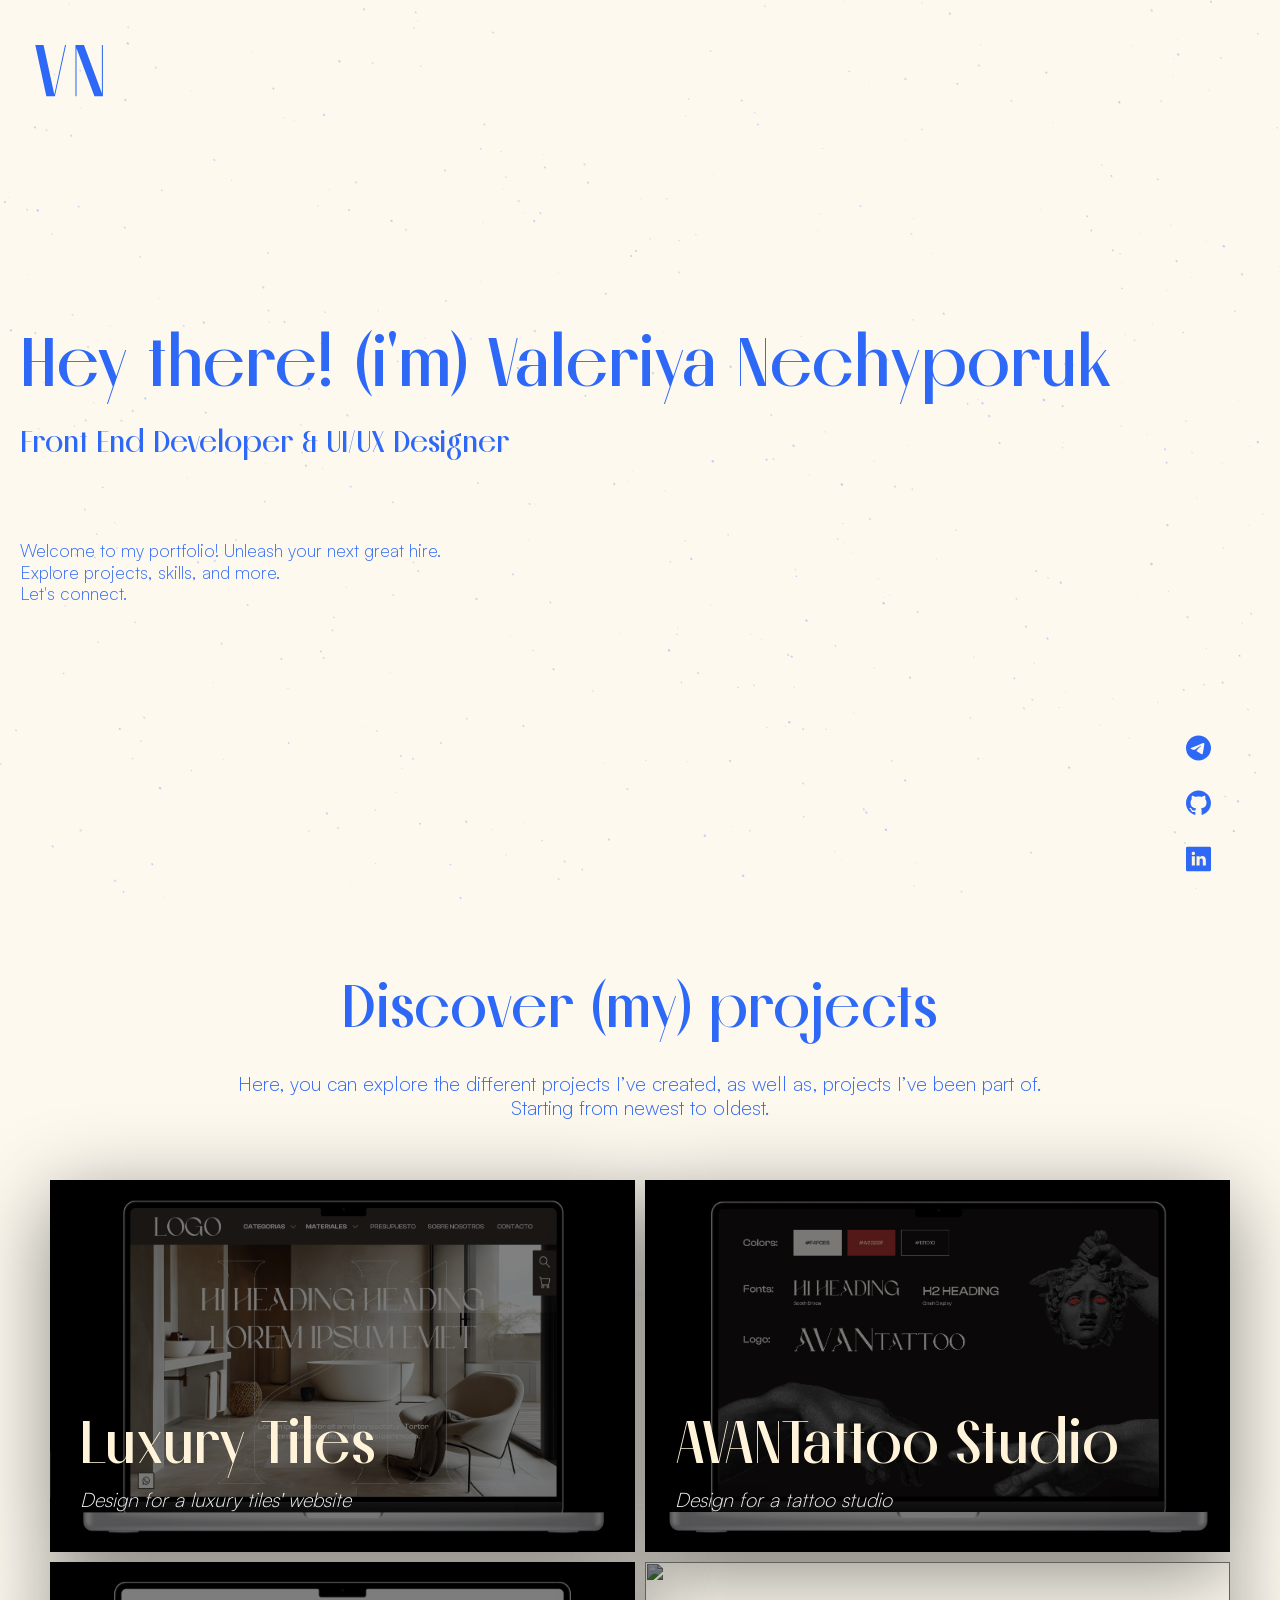
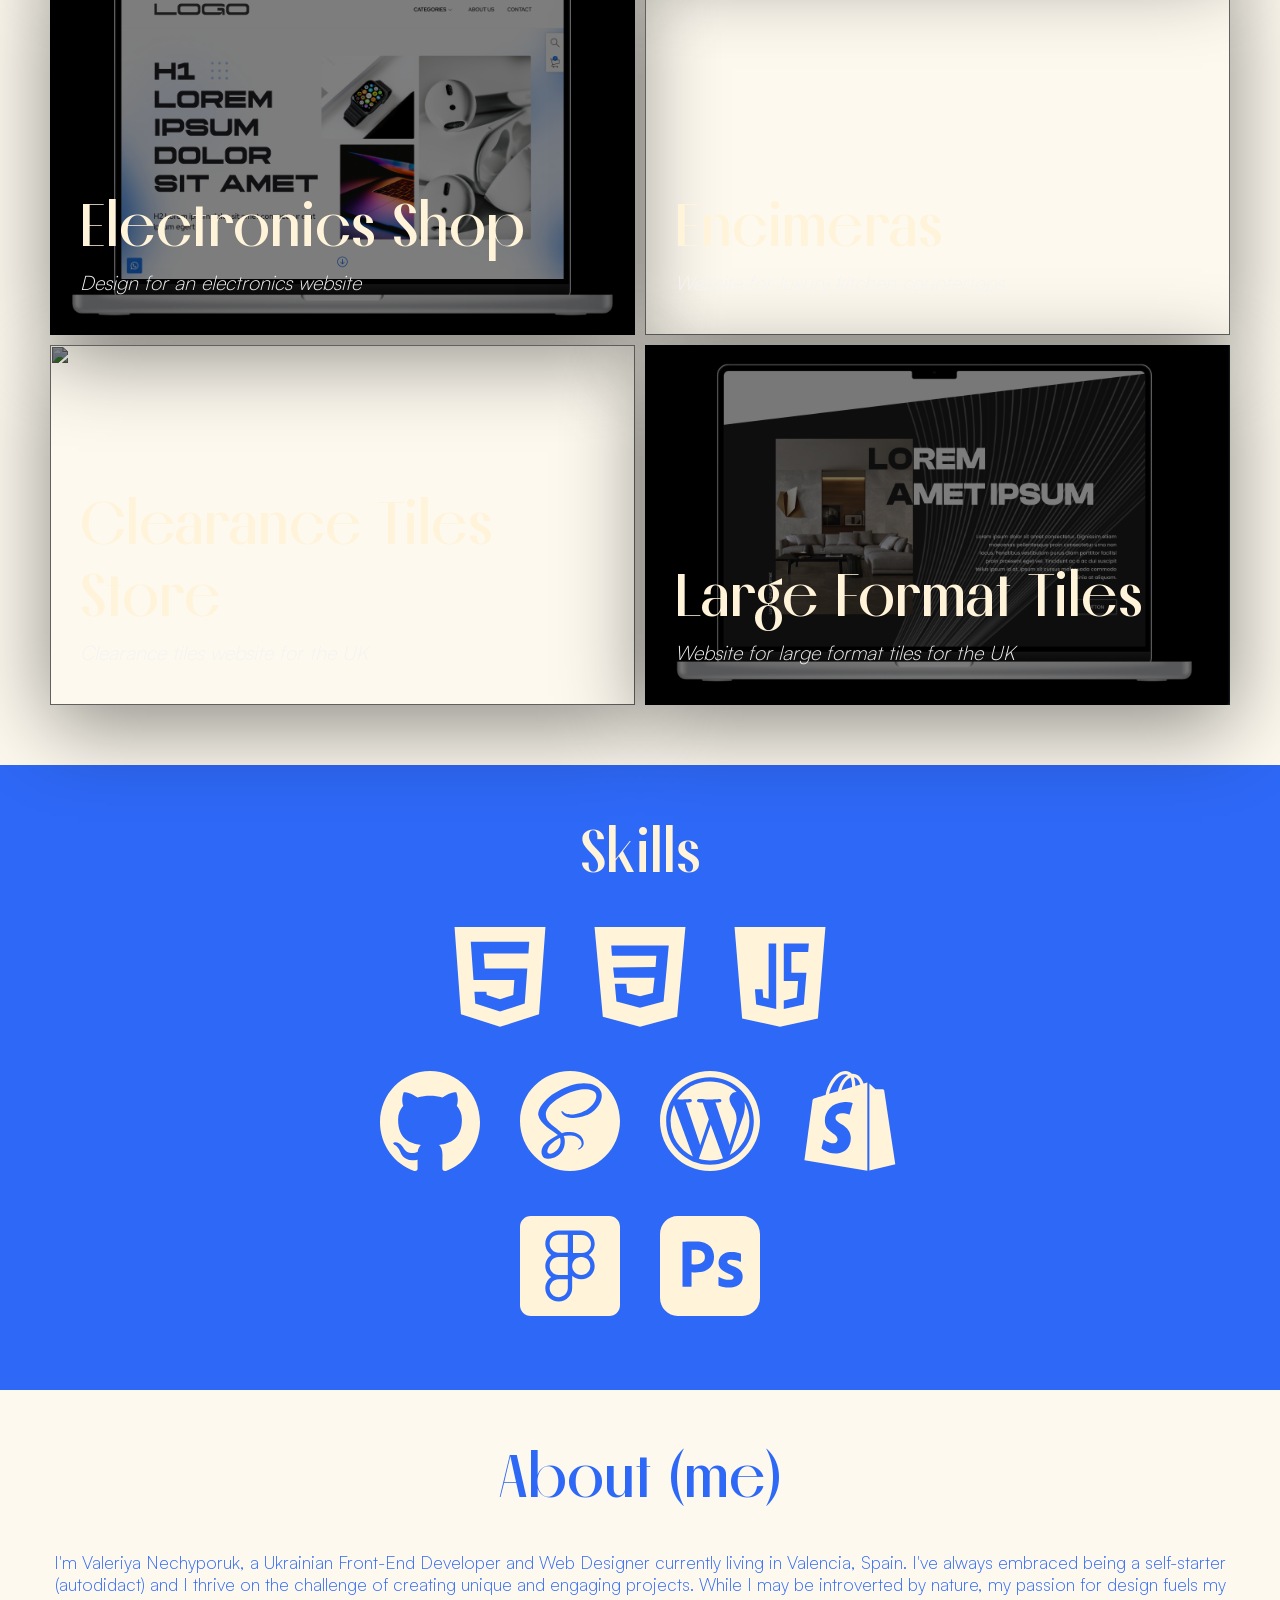
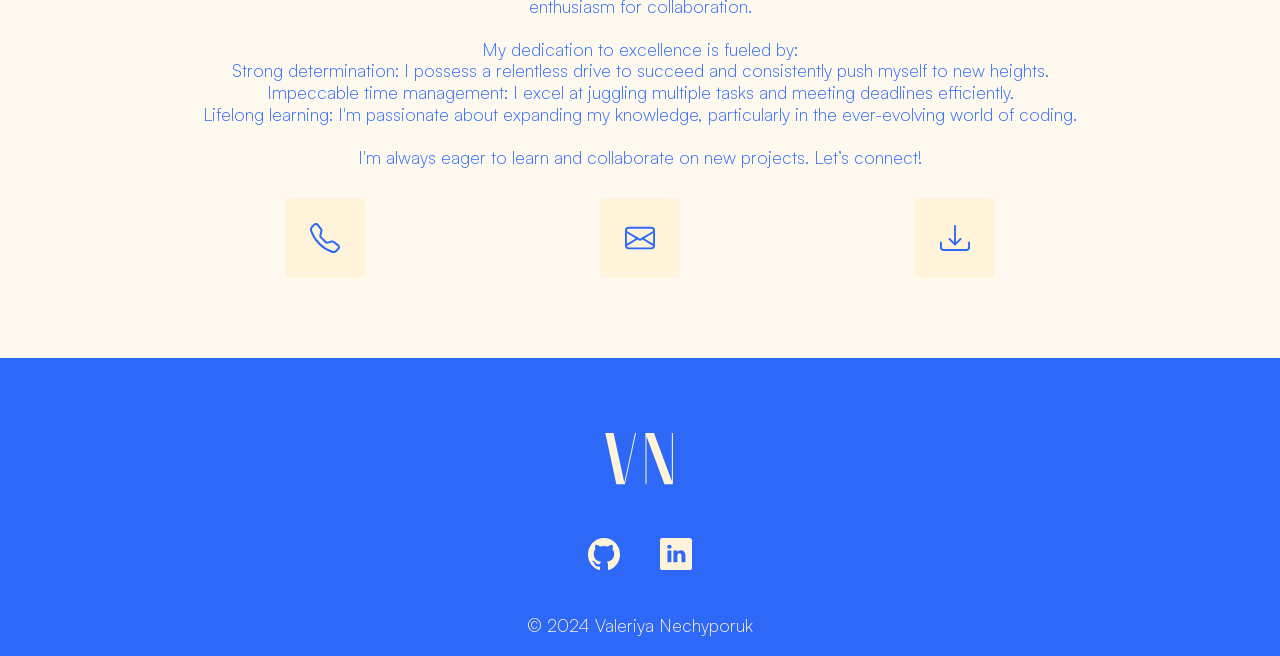
==== index.html @ 7a5b5b20 "updated changes" ====
<!DOCTYPE html>
<html lang="en">
  <head>
    <meta charset="UTF-8" />
    <meta http-equiv="X-UA-Compatible" content="IE=edge" />
    <meta name="viewport" content="width=device-width, initial-scale=1.0" />
    <link rel="icon" type="image/png" href="./images/favicon.png" />
    <link rel="stylesheet" href="./styles/style.css" />
    <title>Portfolio</title>
  </head>
  <body>
    <div class="wrapper">
      <canvas></canvas>
      <header class="header">
        <div class="container">
          <div class="header__wrap">
            <div class="header__nav">
              <div class="header__logo">
                <a href="#" class="header__logo-link">
                  <img src="./images/logo.svg" width="100px" height="100px" />
                </a>
              </div>
            </div>
            <div class="header__info">
              <h1 class="header__title">Hey there! (i'm) Valeriya Nechyporuk</h1>
              <p class="header__descr">Front End Developer & UI/UX Designer</p>
              <p class="header__text">Welcome to my portfolio! Unleash your next great hire. <br>Explore projects, skills, and more.<br> Let's connect.</p>
            <div class="header__socials">
              <a href="https://t.me/valeriyanec">
                <svg
                  xmlns="http://www.w3.org/2000/svg"
                  width="30"
                  height="30"
                  fill="currentColor"
                  class="bi bi-telegram"
                  viewBox="0 0 16 16"
                >
                  <path
                    d="M16 8A8 8 0 1 1 0 8a8 8 0 0 1 16 0zM8.287 5.906c-.778.324-2.334.994-4.666 2.01-.378.15-.577.298-.595.442-.03.243.275.339.69.47l.175.055c.408.133.958.288 1.243.294.26.006.549-.1.868-.32 2.179-1.471 3.304-2.214 3.374-2.23.05-.012.12-.026.166.016.047.041.042.12.037.141-.03.129-1.227 1.241-1.846 1.817-.193.18-.33.307-.358.336a8.154 8.154 0 0 1-.188.186c-.38.366-.664.64.015 1.088.327.216.589.393.85.571.284.194.568.387.936.629.093.06.183.125.27.187.331.236.63.448.997.414.214-.02.435-.22.547-.82.265-1.417.786-4.486.906-5.751a1.426 1.426 0 0 0-.013-.315.337.337 0 0 0-.114-.217.526.526 0 0 0-.31-.093c-.3.005-.763.166-2.984 1.09z"
                  />
                </svg>
              </a>
              <a href="https://github.com/valeriyanechy">
                <svg
                  xmlns="http://www.w3.org/2000/svg"
                  width="30"
                  height="30"
                  fill="currentColor"
                  class="bi bi-github"
                  viewBox="0 0 16 16"
                >
                  <path
                    d="M8 0C3.58 0 0 3.58 0 8c0 3.54 2.29 6.53 5.47 7.59.4.07.55-.17.55-.38 0-.19-.01-.82-.01-1.49-2.01.37-2.53-.49-2.69-.94-.09-.23-.48-.94-.82-1.13-.28-.15-.68-.52-.01-.53.63-.01 1.08.58 1.23.82.72 1.21 1.87.87 2.33.66.07-.52.28-.87.51-1.07-1.78-.2-3.64-.89-3.64-3.95 0-.87.31-1.59.82-2.15-.08-.2-.36-1.02.08-2.12 0 0 .67-.21 2.2.82.64-.18 1.32-.27 2-.27.68 0 1.36.09 2 .27 1.53-1.04 2.2-.82 2.2-.82.44 1.1.16 1.92.08 2.12.51.56.82 1.27.82 2.15 0 3.07-1.87 3.75-3.65 3.95.29.25.54.73.54 1.48 0 1.07-.01 1.93-.01 2.2 0 .21.15.46.55.38A8.012 8.012 0 0 0 16 8c0-4.42-3.58-8-8-8z"
                  />
                </svg>
              </a>
              <a href="https://www.linkedin.com/in/valeriya-nechyporuk">
                <svg width="32" height="32" viewBox="0 0 32 32" fill="none" xmlns="http://www.w3.org/2000/svg">
                <g clip-path="url(#clip0_132_2)">
<rect width="32" height="32" fill="#FFF3D9"/>
<path d="M29.6921 0H2.30786C1.0332 0 0 1.0332 0 2.30786V29.6921C0 30.9668 1.0332 32 2.30786 32H29.6921C30.9668 32 32 30.9668 32 29.6921V2.30786C32 1.0332 30.9668 0 29.6921 0ZM11.3506 24.1875H7.45386V12.4641H11.3506V24.1875ZM9.40234 10.8633H9.37695C8.06934 10.8633 7.22363 9.96313 7.22363 8.83813C7.22363 7.68774 8.09521 6.8125 9.42822 6.8125C10.7612 6.8125 11.5815 7.68774 11.6069 8.83813C11.6069 9.96313 10.7612 10.8633 9.40234 10.8633ZM25.4014 24.1875H21.5051V17.9158C21.5051 16.3396 20.9409 15.2646 19.531 15.2646C18.4546 15.2646 17.8135 15.9897 17.5317 16.6897C17.4287 16.9402 17.4036 17.2903 17.4036 17.6406V24.1875H13.5071C13.5071 24.1875 13.5581 13.564 13.5071 12.4641H17.4036V14.124C17.9214 13.3252 18.8479 12.189 20.9153 12.189C23.479 12.189 25.4014 13.8645 25.4014 17.4653V24.1875Z" fill="#2E68F6"/>
                </g>
                <defs>
<clipPath id="clip0_132_2">
<rect width="32" height="32" fill="white"/>
</clipPath>
                </defs>
                </svg>
              </a>
            </div>
          </div>
        </div>
      </header>
      <div class="main">
        <div class="container">
          <div class="main__wrap">
            <div class="main__text">
              <h2 id="project_anchor" class="main__text-title">Discover (my) projects</h2>
              <p class="main__text-descr">Here, you can explore the different projects I’ve created, as well as, projects I’ve been part of. <br>Starting from newest to oldest.</p>
            </div>
            <ul class="main__card">
              <li class="main__item">
                <div class="main__item-img">
                  <a
                    href="https://www.figma.com/design/I5KpQatrf3dBaXQ58M8GUr/Azulejo-Web-Europa?m=auto&t=KiCvAVhzLObtEhKh-6"
                    id="project1"
                    itemprop="url"
                    class="main__item-img-image"
                  >
                    <img
                      src="./images/azulejos-web.png"
                      width="100%"
                      height="100%"
                    />
                  </a>
                  <span>01</span>
                  <div class="main__item-text">
                    <a href="https://www.figma.com/design/I5KpQatrf3dBaXQ58M8GUr/Azulejo-Web-Europa?m=auto&t=KiCvAVhzLObtEhKh-6" class="main__item-text-title">Luxury Tiles</a>
                    <p class="main__item-text-descr">
                      Design for a luxury tiles' website
                    </p>
                  </div>
                </div>
              </li>
              <li class="main__item">
                <div class="main__item-img">
                  <a
                    href="https://www.figma.com/design/kMNlzaB8BaoHMtklW7EX0x/tattoo-studio?m=auto&t=viAXwmDKANLXj7OY-6"
                    id="project1"
                    itemprop="url"
                    class="main__item-img-image"
                  >
                    <img
                      src="./images/avantattoo-studio.png"
                      width="100%"
                      height="100%"
                    />
                  </a>
                  <span>02</span>
                  <div class="main__item-text">
                    <a href="https://www.figma.com/design/kMNlzaB8BaoHMtklW7EX0x/tattoo-studio?m=auto&t=viAXwmDKANLXj7OY-6" class="main__item-text-title">AVANTattoo Studio</a>
                    <p class="main__item-text-descr">
                      Design for a tattoo studio
                    </p>
                  </div>
                </div>
              </li>
            </ul>
            <ul class="main__card">
              <li class="main__item">
                <div class="main__item-img">
                  <a
                    href="https://www.figma.com/design/NFpQopuuPC60hwpSCG3xvr/Electronics-Shop?m=auto&t=viAXwmDKANLXj7OY-6"
                    id="project1"
                    itemprop="url"
                    class="main__item-img-image"
                  >
                    <img
                      src="./images/electronics-website.png"
                      width="100%"
                      height="100%"
                    />
                  </a>
                  <span>03</span>
                  <div class="main__item-text">
                    <a href="https://www.figma.com/design/NFpQopuuPC60hwpSCG3xvr/Electronics-Shop?m=auto&t=viAXwmDKANLXj7OY-6" class="main__item-text-title">Electronics Shop</a>
                    <p class="main__item-text-descr">
                      Design for an electronics website
                    </p>
                  </div>
                </div>
              </li>
              <li class="main__item">
                <div class="main__item-img">
                  <a
                    href="https://encimeradeporcelanico.com/"
                    id="project1"
                    itemprop="url"
                    class="main__item-img-image"
                  >
                    <img
                      src="./images/encimeras.png"
                      width="100%"
                      height="100%"
                    />
                  </a>
                  <span>04</span>
                  <div class="main__item-text">
                    <a href="https://encimeradeporcelanico.com/" class="main__item-text-title">Encimeras</a>
                    <p class="main__item-text-descr">
                      Website for luxury kitchen countertops
                    </p>
                  </div>
                </div>
              </li>
            </ul>
            <ul class="main__card">
              <li class="main__item">
                <div class="main__item-img">
                  <a
                    href="https://clearancetilesstore.co.uk/"
                    id="project1"
                    itemprop="url"
                    class="main__item-img-image"
                  >
                    <img
                      src="./images/destockage.png"
                      width="100%"
                      height="100%"
                    />
                  </a>
                  <span>05</span>
                  <div class="main__item-text">
                    <a href="https://clearancetilesstore.co.uk/" class="main__item-text-title">Clearance Tiles Store</a>
                    <p class="main__item-text-descr">
                      Clearance tiles website for the UK 
                    </p>
                  </div>
                </div>
              </li>
              <li class="main__item">
                <div class="main__item-img">
                  <a
                    href="https://largeformattiles.co.uk/"
                    id="project1"
                    itemprop="url"
                    class="main__item-img-image"
                  >
                    <img
                      src="./images/grandformat.png"
                      width="100%"
                      height="100%"
                    />
                  </a>
                  <span>06</span>
                  <div class="main__item-text">
                    <a href="https://largeformattiles.co.uk/" class="main__item-text-title">Large Format Tiles</a>
                    <p class="main__item-text-descr">
                      Website for large format tiles for the UK
                    </p>
                  </div>
                </div>
              </li>
            </ul>
          </div>
        </div>
      </div>
      <div class="skills">
        <div class="container">
          <div class="skills__wrap">
            <div class="skills__info">
              <h2 class="skills__title">Skills</h2>
            </div>
            <div class="skills__block">
              <div class="skills__element">
                <img src="./images/html.svg" width="100" height="100" />
              </div>
              <div class="skills__element">
                <img src="./images/css.svg" width="100" height="100" />
              </div>
              <div class="skills__element">
                <img src="./images/javaIcon.svg" width="100" height="100" />
              </div>
            </div>
            <div class="skills__block">
              <div class="skills__element">
                <img src="./images/github.svg" width="100" height="100" />
              </div>
              <div class="skills__element">
                <img src="./images/sass.svg" width="100" height="100" />
              </div>
              <div class="skills__element">
                <img src="./images/wordpress.svg" width="100" height="100" />
              </div>
              <div class="skills__element">
                <img src="./images/shopify.svg" width="100" height="100" />
              </div>
            </div>
            <div class="skills__block">
              <div class="skills__element">
                <img src="./images/figma.svg" width="100" height="100" />
              </div>
              <div class="skills__element">
                <img src="./images/photoshop.svg" width="100" height="100" />
              </div>
            </div>
          </div>
        </div>
      </div>
      <div class="header2">
        <div class="header2__about">
                <h1 class="header2__title">About (me)</h1>
                <p class="header2__descr">I'm Valeriya Nechyporuk, a Ukrainian Front-End Developer and Web Designer currently living in Valencia, Spain.
                  I've always embraced being a self-starter (autodidact) and I thrive on the challenge of creating unique and engaging projects. While I may be introverted by nature, my passion for design fuels my enthusiasm for collaboration.<br><br>
                  My dedication to excellence is fueled by:<br>
                  Strong determination: I possess a relentless drive to succeed and consistently push myself to new heights.<br>
                  Impeccable time management: I excel at juggling multiple tasks and meeting deadlines efficiently.<br>
                  Lifelong learning: I'm passionate about expanding my knowledge, particularly in the ever-evolving world of coding.
                  <br><br>
                  I'm always eager to learn and collaborate on new projects. Let’s connect!
                </p>
        </div>
        <div class='header2__links'>
                <a href="tel:+34674419965" class='header2__btn ' id="phone">
                    <svg xmlns="http://www.w3.org/2000/svg" width="30" height="30" fill="currentColor"
                        viewBox="0 0 16 16">
                        <path
                            d="M3.654 1.328a.678.678 0 0 0-1.015-.063L1.605 2.3c-.483.484-.661 1.169-.45 1.77a17.568 17.568 0 0 0 4.168 6.608 17.569 17.569 0 0 0 6.608 4.168c.601.211 1.286.033 1.77-.45l1.034-1.034a.678.678 0 0 0-.063-1.015l-2.307-1.794a.678.678 0 0 0-.58-.122l-2.19.547a1.745 1.745 0 0 1-1.657-.459L5.482 8.062a1.745 1.745 0 0 1-.46-1.657l.548-2.19a.678.678 0 0 0-.122-.58L3.654 1.328zM1.884.511a1.745 1.745 0 0 1 2.612.163L6.29 2.98c.329.423.445.974.315 1.494l-.547 2.19a.678.678 0 0 0 .178.643l2.457 2.457a.678.678 0 0 0 .644.178l2.189-.547a1.745 1.745 0 0 1 1.494.315l2.306 1.794c.829.645.905 1.87.163 2.611l-1.034 1.034c-.74.74-1.846 1.065-2.877.702a18.634 18.634 0 0 1-7.01-4.42 18.634 18.634 0 0 1-4.42-7.009c-.362-1.03-.037-2.137.703-2.877L1.885.511z" />
                    </svg>
                  </a>
                <a href="mailto:valeriyanechyporuk@gmail.com" class='header2__btn flex-center' id="email">
                    <svg xmlns="http://www.w3.org/2000/svg" width="30" height="30" fill="currentColor"
                        viewBox="0 0 16 16">
                        <path
                            d="M0 4a2 2 0 0 1 2-2h12a2 2 0 0 1 2 2v8a2 2 0 0 1-2 2H2a2 2 0 0 1-2-2V4Zm2-1a1 1 0 0 0-1 1v.217l7 4.2 7-4.2V4a1 1 0 0 0-1-1H2Zm13 2.383-4.708 2.825L15 11.105V5.383Zm-.034 6.876-5.64-3.471L8 9.583l-1.326-.795-5.64 3.47A1 1 0 0 0 2 13h12a1 1 0 0 0 .966-.741ZM1 11.105l4.708-2.897L1 5.383v5.722Z" />
                    </svg>
                  </a>
                <a href="./images/resume-valeriya-2024.pdf" class='header2__btn flex-center' id="resume" download>
                    <svg xmlns="http://www.w3.org/2000/svg" width="30" height="30" fill="currentColor" 
                        viewBox="0 0 16 16">
                        <path
                            d="M.5 9.9a.5.5 0 0 1 .5.5v2.5a1 1 0 0 0 1 1h12a1 1 0 0 0 1-1v-2.5a.5.5 0 0 1 1 0v2.5a2 2 0 0 1-2 2H2a2 2 0 0 1-2-2v-2.5a.5.5 0 0 1 .5-.5z" />
                        <path
                            d="M7.646 11.854a.5.5 0 0 0 .708 0l3-3a.5.5 0 0 0-.708-.708L8.5 10.293V1.5a.5.5 0 0 0-1 0v8.793L5.354 8.146a.5.5 0 1 0-.708.708l3 3z" />
                    </svg>
                  </a>
            </div>
      </div>
      <footer class="footer">
        <div class="container">
          <div class="footer__wrap">
            <div class="footer__logo">
              <a href="#" class="footer__logo-link">
                <img src="./images/logo-white.svg" width="100px" height="100px" />
              </a>
            </div>
            <div class="footer__socials">
              <ul class="footer__links">
                <li>
                  <a href="https://github.com/valeriyanechy">
                    <svg width="32" height="32" viewBox="0 0 32 32" fill="none" xmlns="http://www.w3.org/2000/svg">
                      <path d="M16 0C7.16 0 0 7.34598 0 16.406C0 23.656 4.584 29.8041 10.94 31.9717C11.74 32.1261 12.0333 31.6183 12.0333 31.1828C12.0333 30.7933 12.02 29.761 12.0133 28.3933C7.56267 29.3825 6.624 26.1923 6.624 26.1923C5.896 24.2988 4.844 23.7923 4.844 23.7923C3.39467 22.7753 4.956 22.7962 4.956 22.7962C6.56267 22.9103 7.40667 24.4866 7.40667 24.4866C8.83333 26.9951 11.152 26.2702 12.0667 25.8514C12.2107 24.7899 12.6227 24.0678 13.08 23.6574C9.52667 23.247 5.792 21.8362 5.792 15.5504C5.792 13.7598 6.412 12.2962 7.43867 11.1484C7.25867 10.7338 6.71867 9.0656 7.57867 6.80616C7.57867 6.80616 8.91867 6.36651 11.9787 8.48822C13.2587 8.1237 14.6187 7.94284 15.9787 7.93449C17.3387 7.94284 18.6987 8.1237 19.9787 8.48822C23.0187 6.36651 24.3587 6.80616 24.3587 6.80616C25.2187 9.0656 24.6787 10.7338 24.5187 11.1484C25.5387 12.2962 26.1587 13.7598 26.1587 15.5504C26.1587 21.8529 22.4187 23.24 18.8587 23.6435C19.4187 24.136 19.9387 25.1419 19.9387 26.6793C19.9387 28.8747 19.9187 30.6388 19.9187 31.1717C19.9187 31.6016 20.1987 32.115 21.0187 31.9508C27.42 29.7971 32 23.6449 32 16.406C32 7.34598 24.836 0 16 0Z" fill="#FFF3D9"/>
                    </svg>
                  </a>
                </li>
                <li>
                  <a href="https://www.linkedin.com/in/valeriya-nechyporuk">
                  <svg width="32" height="32" viewBox="0 0 32 32" fill="none" xmlns="http://www.w3.org/2000/svg">
                    <path d="M29.6921 0H2.30786C1.0332 0 0 1.0332 0 2.30786V29.6921C0 30.9668 1.0332 32 2.30786 32H29.6921C30.9668 32 32 30.9668 32 29.6921V2.30786C32 1.0332 30.9668 0 29.6921 0ZM11.3506 24.1875H7.45386V12.4641H11.3506V24.1875ZM9.40234 10.8633H9.37695C8.06934 10.8633 7.22363 9.96313 7.22363 8.83813C7.22363 7.68774 8.09521 6.8125 9.42822 6.8125C10.7612 6.8125 11.5815 7.68774 11.6069 8.83813C11.6069 9.96313 10.7612 10.8633 9.40234 10.8633ZM25.4014 24.1875H21.5051V17.9158C21.5051 16.3396 20.9409 15.2646 19.531 15.2646C18.4546 15.2646 17.8135 15.9897 17.5317 16.6897C17.4287 16.9402 17.4036 17.2903 17.4036 17.6406V24.1875H13.5071C13.5071 24.1875 13.5581 13.564 13.5071 12.4641H17.4036V14.124C17.9214 13.3252 18.8479 12.189 20.9153 12.189C23.479 12.189 25.4014 13.8645 25.4014 17.4653V24.1875Z" fill="#FFF3D9"/>
                    <g clip-path="url(#clip0_51_202)"></g>
                    <defs>
                    <clipPath id="clip0_51_202">
                    <rect width="32" height="32" fill="white"/>
                    </clipPath>
                    </defs>
                  </svg>
                  </a>
                </li>
              </ul>
              <div class="footer__contact">
                ©
                <script>
                  document.write(newDate().getFullYear() + " ");
                </script>
                2024 Valeriya Nechyporuk
              </div>
            </div>
          </div>
        </div>
      </footer>
      <button type="button" class="btn top" id="btn_back-to-top">
        <span>
          <svg
            xmlns="http://www.w3.org/2000/svg"
            width="30"
            height="30"
            fill="currentColor"
            class="bi bi-arrow-up-square"
            viewBox="0 0 16 16"
          >
            <path
              fill-rule="evenodd"
              d="M15 2a1 1 0 0 0-1-1H2a1 1 0 0 0-1 1v12a1 1 0 0 0 1 1h12a1 1 0 0 0 1-1V2zM0 2a2 2 0 0 1 2-2h12a2 2 0 0 1 2 2v12a2 2 0 0 1-2 2H2a2 2 0 0 1-2-2V2zm8.5 9.5a.5.5 0 0 1-1 0V5.707L5.354 7.854a.5.5 0 1 1-.708-.708l3-3a.5.5 0 0 1 .708 0l3 3a.5.5 0 0 1-.708.708L8.5 5.707V11.5z"
            />
          </svg>
        </span>
      </button>
    </div>

    <script src="./script/bg-mousemove.js"></script>
    <script src="./script/back-top.js"></script>
    <script src="./script/burgerMenu.js"></script>
    
  </body>
</html>
---- styles/style.css ----
* {
  box-sizing: border-box;
}
*:before, *:after {
  box-sizing: border-box;
}

html, body {
  height: 100%;
}

body {
  margin: 0;
  font: 300 18px/1.2 "Satoshi Light", Arial, Helvetica, sans-serif;
  color: #2E68F6;
  background-color: #FDF9EF;
}

ul, ol, li {
  margin: 0;
  padding: 0;
  list-style: none;
}

h1, h2, h3, h4, h5, h6, p, span {
  margin: 0;
}

a {
  text-decoration: none;
  color: #2E68F6;
  transition: all 0.3s;
}

.wrapper {
  overflow: hidden;
}

.container {
  max-width: 1270px;
  margin: 0 auto;
}

.container2 {
  margin: 0 auto;
}

.btn {
  font-family: "Melodrama", Arial, Helvetica, sans-serif;
  font-size: 18px;
  display: inline-flex;
  justify-content: center;
  align-items: center;
  text-align: center;
  cursor: pointer;
  width: 175px;
  height: 50px;
  font-weight: 500;
  border-radius: 10px 10px;
  padding: 5px 5px;
  border: 1px solid #2E68F6;
  color: #1c1c1c;
  background-color: #f3f3f3;
  transition: all 0.3s;
}
.btn-items {
  font-family: "Melodrama", Arial, Helvetica, sans-serif;
  font-size: 15px;
  display: inline-flex;
  justify-content: center;
  align-items: center;
  text-align: center;
  cursor: pointer;
  width: 145px;
  height: 40px;
  font-weight: 500;
  border-radius: 10px 10px;
  padding: 5px 5px;
  border: 1px solid #2E68F6;
  color: #f3f3f3;
  background-color: #2E68F6;
  transition: all 0.3s;
}
.btn-items:hover {
  box-shadow: 0px 7px 10px rgba(0, 26, 255, 0.301);
  background-color: #f3f3f3;
  color: #1c1c1c;
}
.btn:hover {
  box-shadow: 0px 7px 10px rgba(0, 26, 255, 0.301);
  background-color: #2E68F6;
  color: #f3f3f3;
}

#btn-contact {
  cursor: pointer;
}

.header {
  padding-bottom: 30px;
  background-color: #FDF9EF;
  padding: 0 20px;
}
.header__wrap {
  height: 100vh;
  display: flex;
  flex-direction: column;
}
.header__nav {
  display: flex;
  justify-content: space-between;
  align-items: center;
}
.header__logo {
  margin: 20px 0;
  line-height: 0;
}
.header__logo-link {
  display: block;
  position: relative;
  overflow: hidden;
}
.header__info {
  display: flex;
  flex-direction: column;
  justify-content: center;
  color: #f3f3f3;
  margin-top: 180px;
}
.header__title {
  color: #2E68F6;
  font: 500 70px/1.2 "Melodrama", Arial, Helvetica, sans-serif;
  padding-bottom: 20px;
}
.header__descr {
  color: #2E68F6;
  font: 500 70px/1.2 "Melodrama", Arial, Helvetica, sans-serif;
  position: relative;
  margin-bottom: 30px;
  font-size: 30px;
}
.header__text {
  padding-top: 50px;
  color: #2E68F6;
  font: 300 18px/1.2 "Satoshi Light", Arial, Helvetica, sans-serif;
}
.header__socials {
  position: absolute;
  right: 5%;
  bottom: 0;
}
.header__socials svg {
  width: 25px;
  display: block;
  margin: 25px 5px;
  transition: all 0.3s;
  color: #2E68F6;
}

.line {
  height: 2px;
  width: 35px;
  margin: 0.5rem 0;
  background: #2E68F6;
  transition: transform 0.75s ease, opacity 0.75s ease;
}

.header__nav.show .line1 {
  transform: translate(-10px) rotate(45deg) translate(15px);
}

.header__nav.show .line2 {
  opacity: 0;
}

.header__nav.show .line3 {
  transform: translate(-10px) rotate(-45deg) translate(15px);
}

.header__nav.show .header__nav-list {
  transform: translateX(0%);
}

@media screen and (max-width: 800px) {
  .header__nav-list {
    width: 60%;
  }
}
.circle {
  position: absolute;
  width: 30px;
  height: 30px;
  border: 1px solid #2E68F6;
  border-radius: 15px;
}

canvas {
  position: fixed;
}

@media (max-width: 768px) {
  .header__scroll {
    top: 490px;
  }
}
@media (max-width: 495px) {
  .header__info {
    margin-top: 50px;
  }
}
@media (max-width: 425px) {
  .header__title {
    width: 100%;
    padding-bottom: 20px;
  }
  .header__info {
    margin-top: 50px;
  }
  .header__socials {
    top: 79%;
  }
}
@media (max-width: 375px) {
  .header__title {
    font-size: 50px;
  }
}
@media (max-width: 320px) {
  .header__title {
    font-size: 28px;
  }
}
.main {
  padding: 50px 0;
}
.main__wrap {
  letter-spacing: -0.36em;
  margin: 0 -15px;
  position: relative;
}
.main__text {
  display: block;
  overflow: hidden;
  letter-spacing: normal;
  padding-bottom: 30px;
}
.main__text-title {
  text-align: center;
  margin: 20px 0;
  font: 500 60px/1.2 "Melodrama", Arial, Helvetica, sans-serif;
}
.main__text-descr {
  margin: 30px 0;
  font-size: 20px;
  text-align: center;
}
.main__card {
  display: flex;
  flex-direction: row;
  justify-content: center;
  flex-wrap: wrap;
  -moz-column-gap: 10px;
       column-gap: 10px;
  margin-bottom: 10px;
}
.main__item {
  width: 45%;
}
.main__item-img {
  display: block;
  position: relative;
  margin-left: auto;
  margin-right: auto;
  background-size: cover;
  width: 100%;
  opacity: 1;
  height: 100%;
  background-position: 50%;
  box-shadow: 0 20px 80px 0 rgba(0, 0, 0, 0.45);
  transition: all 0.3s ease;
}
.main__item-img-image {
  filter: brightness(50%);
  z-index: -99;
}
.main__item-img span {
  position: absolute;
  visibility: hidden;
  opacity: 0;
  letter-spacing: normal;
  top: -50px;
  right: -33px;
  font: 500 70px/1.2 "Melodrama", Arial, Helvetica, sans-serif;
  font-size: 140px;
  font-weight: 600;
  z-index: 99;
  color: #2E68F6;
  transform: all 0.3s;
}
.main__item-img:hover::before {
  transform: scaleX(0);
  transform-origin: bottom right;
}
.main__item-img:hover::before {
  transform: scaleX(1);
  transform-origin: bottom left;
}
.main__item-img:hover span {
  visibility: visible;
  opacity: 1;
  transform: scale(1.1);
}
.main__item-text {
  letter-spacing: normal;
  display: flex;
  flex-direction: column;
  justify-content: center;
  z-index: 99;
  transition: all 0.3s;
  padding-left: 30px;
  position: absolute;
  bottom: 30px;
}
.main__item-text-title {
  color: #FFF3D9;
  font: 500 60px/1.2 "Melodrama", Arial, Helvetica, sans-serif;
}
.main__item-text-descr {
  padding: 10px 0;
  color: #f3f3f3;
  font-size: 20px;
  font-style: italic;
}

@media (max-width: 1024px) {
  .main__item-img {
    width: 82%;
  }
}
@media (max-width: 769px) {
  .main__text-descr {
    padding: 0 20px;
    width: 100%;
  }
  .main__item-img img {
    width: 100%;
  }
  .main__item-text-title {
    font-size: 35px;
  }
  .main__item {
    width: 100%;
  }
  .main__card {
    display: flex;
    flex-direction: row;
    row-gap: 30px;
    -moz-column-gap: 30px;
         column-gap: 30px;
  }
  .main__item-text {
    display: flex;
    flex-direction: column;
  }
}
@media (max-width: 495px) {
  .main__item-img img {
    width: 100%;
  }
  .main__item-text-title {
    font-size: 35px;
  }
  .main__item {
    width: 100%;
    height: 240px;
  }
  .main__card {
    display: flex;
    flex-direction: row;
    row-gap: 20px;
    -moz-column-gap: 20px;
         column-gap: 20px;
  }
  .main__item-text {
    display: flex;
    flex-direction: column;
  }
}
@media (max-width: 430px) {
  .main__item-img img {
    width: 100%;
  }
  .main__item-text-title {
    font-size: 30px;
  }
  .main__item {
    width: 100%;
    height: 240px;
  }
  .main__card {
    display: flex;
    flex-direction: row;
    row-gap: 20px;
    -moz-column-gap: 20px;
         column-gap: 20px;
  }
  .main__item-text {
    display: flex;
    flex-direction: column;
  }
}
@media (max-width: 425px) {
  .main__item-img img {
    width: 100%;
  }
  .main__item-text-title {
    font-size: 30px;
  }
  .main__item {
    width: 100%;
    height: 240px;
  }
  .main__card {
    display: flex;
    flex-direction: row;
    row-gap: 20px;
  }
  .main__item-text {
    display: flex;
    flex-direction: column;
  }
}
.skills {
  padding: 50px 20px;
  background-color: #2E68F6;
}
.skills__wrap {
  width: 100%;
  text-align: center;
}
.skills__info {
  display: block;
  overflow: hidden;
  letter-spacing: normal;
}
.skills__title {
  text-align: center;
  padding-bottom: 20px;
  font-size: 45px;
  font: 500 60px/1.2 "Melodrama", Arial, Helvetica, sans-serif;
  color: #FFF3D9;
}
.skills__block {
  display: flex;
  flex-direction: row;
  flex-wrap: wrap;
  justify-content: center;
  align-items: center;
}
.skills__element {
  padding: 20px;
}

.footer {
  padding: 50px 20px 0;
  background-color: #2E68F6;
  width: 100%;
}
.footer__wrap {
  margin: 0 auto;
}
.footer__logo {
  z-index: 1;
  line-height: 0;
  text-align: center;
}
.footer__socials {
  width: 100%;
  padding-top: 30px;
}
.footer__socials ul {
  display: flex;
  justify-content: center;
  align-items: center;
  flex-direction: row;
}
.footer__socials li {
  padding: 0 20px;
  z-index: 9999;
}
.footer__contact {
  padding: 40px 0 20px;
  color: #FFF3D9;
  text-align: center;
}

#btn_back-to-top {
  position: fixed;
  bottom: 30px;
  right: 35px;
  width: 40px;
  height: 40px;
  background-color: #2E68F6;
  display: none;
}
#btn_back-to-top:hover {
  background-color: #FFF3D9;
}
#btn_back-to-top span {
  color: #f3f3f3;
}
#btn_back-to-top span svg {
  position: absolute;
  top: 4px;
  left: 11%;
}
#btn_back-to-top:hover span {
  color: #f3f3f3;
}

.header2 {
  padding: 50px 20px;
  letter-spacing: -0.36em;
}
.header2__about {
  width: 100%;
  padding: 0 30px 0;
  display: flex;
  letter-spacing: normal;
  flex-direction: column;
  justify-content: center;
  align-items: center;
}
.header2__title {
  text-align: center;
  font: 500 60px/1.2 "Melodrama", Arial, Helvetica, sans-serif;
  padding-bottom: 40px;
}
.header2__descr {
  text-align: center;
}
.header2__links {
  display: flex;
  flex-direction: row;
  justify-content: space-evenly;
  align-items: center;
  padding: 30px;
}
.header2__btn {
  z-index: 9999;
  cursor: pointer;
  height: 80px;
  width: 80px;
  color: #2E68F6;
  border-radius: 5px;
  background: #FFF3D9;
  transition: all 0.3s;
  display: flex;
  align-items: center;
  justify-content: center;
}
.header2__btn:hover {
  transform: scale(1.02);
}

#phone svg,
#email svg,
#resume svg {
  fill: #2E68F6;
}

@media (max-width: 425px) {
  .header2__links {
    padding-top: 50px;
  }
}
.contact {
  padding-bottom: 50px;
}

.background {
  display: flex;
  justify-content: center;
  align-items: center;
  flex-direction: column;
  background: #f3f3f3;
  min-height: 95vh;
}

.text {
  display: block;
  overflow: hidden;
  letter-spacing: normal;
}

.text-title {
  text-align: center;
  margin: 20px 0 30px;
  font: 500 60px/1.2 "Melodrama", Arial, Helvetica, sans-serif;
}

.screen {
  position: relative;
  background: rgba(28, 28, 28, 0.9);
  min-width: 800px;
  border-radius: 3px;
  box-shadow: 0 20px 80px 0 rgba(0, 0, 0, 0.45);
}

.screen:after {
  content: "";
  display: block;
  position: absolute;
  top: 0;
  left: 20px;
  right: 20px;
  bottom: 0;
  border-radius: 15px;
  box-shadow: 0 20px 40px rgba(0, 0, 0, 0.4);
  z-index: -1;
}

.screen-header {
  display: flex;
  align-items: center;
  padding: 10px 20px;
  background: #1c1c1c;
  border-radius: 3px;
}

.screen-header-left {
  margin-right: auto;
}

.screen-header-button {
  display: inline-block;
  width: 8px;
  height: 8px;
  margin-right: 3px;
  border-radius: 8px;
  background: #f3f3f3;
}

.screen-header-button.close {
  background: #2E68F6;
}

.screen-header-button.maximize {
  background: #2E68F6;
}

.screen-header-button.minimize {
  background: #2E68F6;
}

.screen-header-right {
  display: flex;
}

.screen-header-ellipsis {
  width: 3px;
  height: 3px;
  margin-left: 2px;
  border-radius: 8px;
  background: #999;
}

.screen-body {
  display: flex;
}

.screen-body-item {
  flex: 1;
  padding: 50px;
}

.screen-body-item.left {
  display: flex;
  flex-direction: column;
}

.app-title {
  display: flex;
  flex-direction: column;
  position: relative;
  color: #2E68F6;
  font-size: 26px;
}

.app-title:after {
  content: "";
  display: block;
  position: absolute;
  left: 0;
  bottom: -10px;
  width: 35px;
  height: 4px;
  background: #2E68F6;
}

.app-contact {
  margin-top: auto;
  font-size: 10px;
  color: #f3f3f3;
}

.app-form-group {
  margin-bottom: 15px;
}

.app-form-group.message {
  margin-top: 40px;
}

.app-form-group.buttons {
  margin-bottom: 0;
  text-align: right;
}

.app-form-control {
  width: 100%;
  padding: 10px 0;
  background: none;
  border: none;
  border-bottom: 1px solid #666;
  color: #f3f3f3;
  font-size: 14px;
  text-transform: uppercase;
  outline: none;
  transition: border-color 0.2s;
}

.app-form-control::-moz-placeholder {
  color: #666;
}

.app-form-control::placeholder {
  color: #666;
}

.app-form-control:focus {
  border-bottom-color: #f3f3f3;
}

.app-form-button {
  background: none;
  border: 1px solid #2E68F6;
  border-radius: 3px;
  padding: 5px;
  color: #2E68F6;
  font-size: 15px;
  cursor: pointer;
}

.app-form-button:hover {
  background-color: #2E68F6;
  color: #f3f3f3;
}

@media screen and (max-width: 520px) {
  .screen-body {
    flex-direction: column;
  }
  .screen-body-item.left {
    margin-bottom: 30px;
  }
  .app-title {
    flex-direction: row;
  }
  .app-title span {
    margin-right: 12px;
  }
  .app-title:after {
    display: none;
  }
}
@media screen and (max-width: 600px) {
  .screen-body {
    padding: 40px;
  }
  .screen-body-item {
    padding: 0;
  }
}
.projects {
  padding: 30px;
}
.projects__col {
  width: 100%;
  display: flex;
  flex-direction: row;
  flex-wrap: wrap;
  justify-content: center;
  padding: 30px;
}
.projects__card {
  width: 300px;
  height: 350px;
  display: flex;
  justify-content: center;
  align-items: center;
  border-radius: 10px;
  padding: 15px 25px;
  margin: 10px 25px;
  cursor: pointer;
  background-repeat: no-repeat;
  background-position: center;
  background-size: cover;
  position: relative;
  box-shadow: 0 0 50px rgba(0, 0, 0, 0.315);
  transition: all 0.3s;
}
.projects__card-img {
  display: block;
  position: relative;
  margin-left: auto;
  margin-right: auto;
  background-size: cover;
  background-repeat: no-repeat;
}
.projects__card-img-images {
  filter: brightness(50%);
}
.projects__card-img-images img {
  border-radius: 10px;
}
.projects__card-img-images:hover {
  filter: none;
}
.projects__card-text {
  background-color: #f3f3f3;
  border-radius: 0 0 10px 10px;
  display: flex;
  align-items: center;
  padding: 20px;
  position: absolute;
  right: 0;
  left: 0;
  bottom: 0;
}
.projects__card a {
  position: relative;
  color: #1c1c1c;
  top: -40%;
  font-weight: 700;
}
.projects__card:hover {
  transform: scale(1.05);
}
.projects__title {
  margin-top: 20px;
  text-align: center;
  position: relative;
  overflow: hidden;
  display: block;
}
.projects__title::after {
  content: "";
  position: absolute;
  top: 0;
  right: 0;
  width: 100%;
  height: 100%;
  background: #2E68F6;
  animation: a-ltr-after 1s cubic-bezier(0.77, 0, 0.18, 1) forwards;
  transform: translateX(-101%);
}
.projects__title::before {
  content: "";
  position: absolute;
  top: 0;
  right: 0;
  width: 100%;
  height: 100%;
  background: #f3f3f3;
  animation: a-ltr-before 1s cubic-bezier(0.77, 0, 0.18, 1) forwards;
  transform: translateX(0);
}
.projects__title:nth-of-type(1)::before, .projects__title:nth-of-type(1)::after {
  animation-delay: 0.2s;
}
.projects__title:nth-of-type(1)::before, .projects__title:nth-of-type(1)::after {
  animation-delay: 0.8s;
}
.projects__prefooter {
  font-size: 10px;
  font-weight: 500;
  text-align: center;
  padding: 30px;
}

@media (max-width: 768px) {
  .projects__card {
    margin: 10px 5px;
  }
}
@media (max-width: 425px) {
  .footer2__wrap {
    width: 425px;
  }
}
@media (max-width: 375px) {
  .projects__card {
    width: 265px;
  }
  .footer2__wrap {
    width: 375px;
  }
  .footer2__contact {
    font-size: 18px;
  }
}
@media (max-width: 320px) {
  .projects__card {
    width: 220px;
  }
  .footer2__wrap {
    width: 320px;
    padding: 0 2px;
  }
}
@font-face {
  font-family: "Melodrama";
  src: url(/fonts/Melodrama-Medium.woff2) format(woff2);
  src: url(/fonts/Melodrama-Regular.woff2) format(woff2);
  src: url(/fonts/Melodrama-Semibold.woff2) format(woff2);
  font-weight: normal;
  font-style: normal;
}
@font-face {
  font-family: "Satoshi Light";
  src: url(/fonts/Satoshi-Light.woff2) format(woff2);
  font-weight: lighter;
  font-style: normal;
}/*# sourceMappingURL=style.css.map */
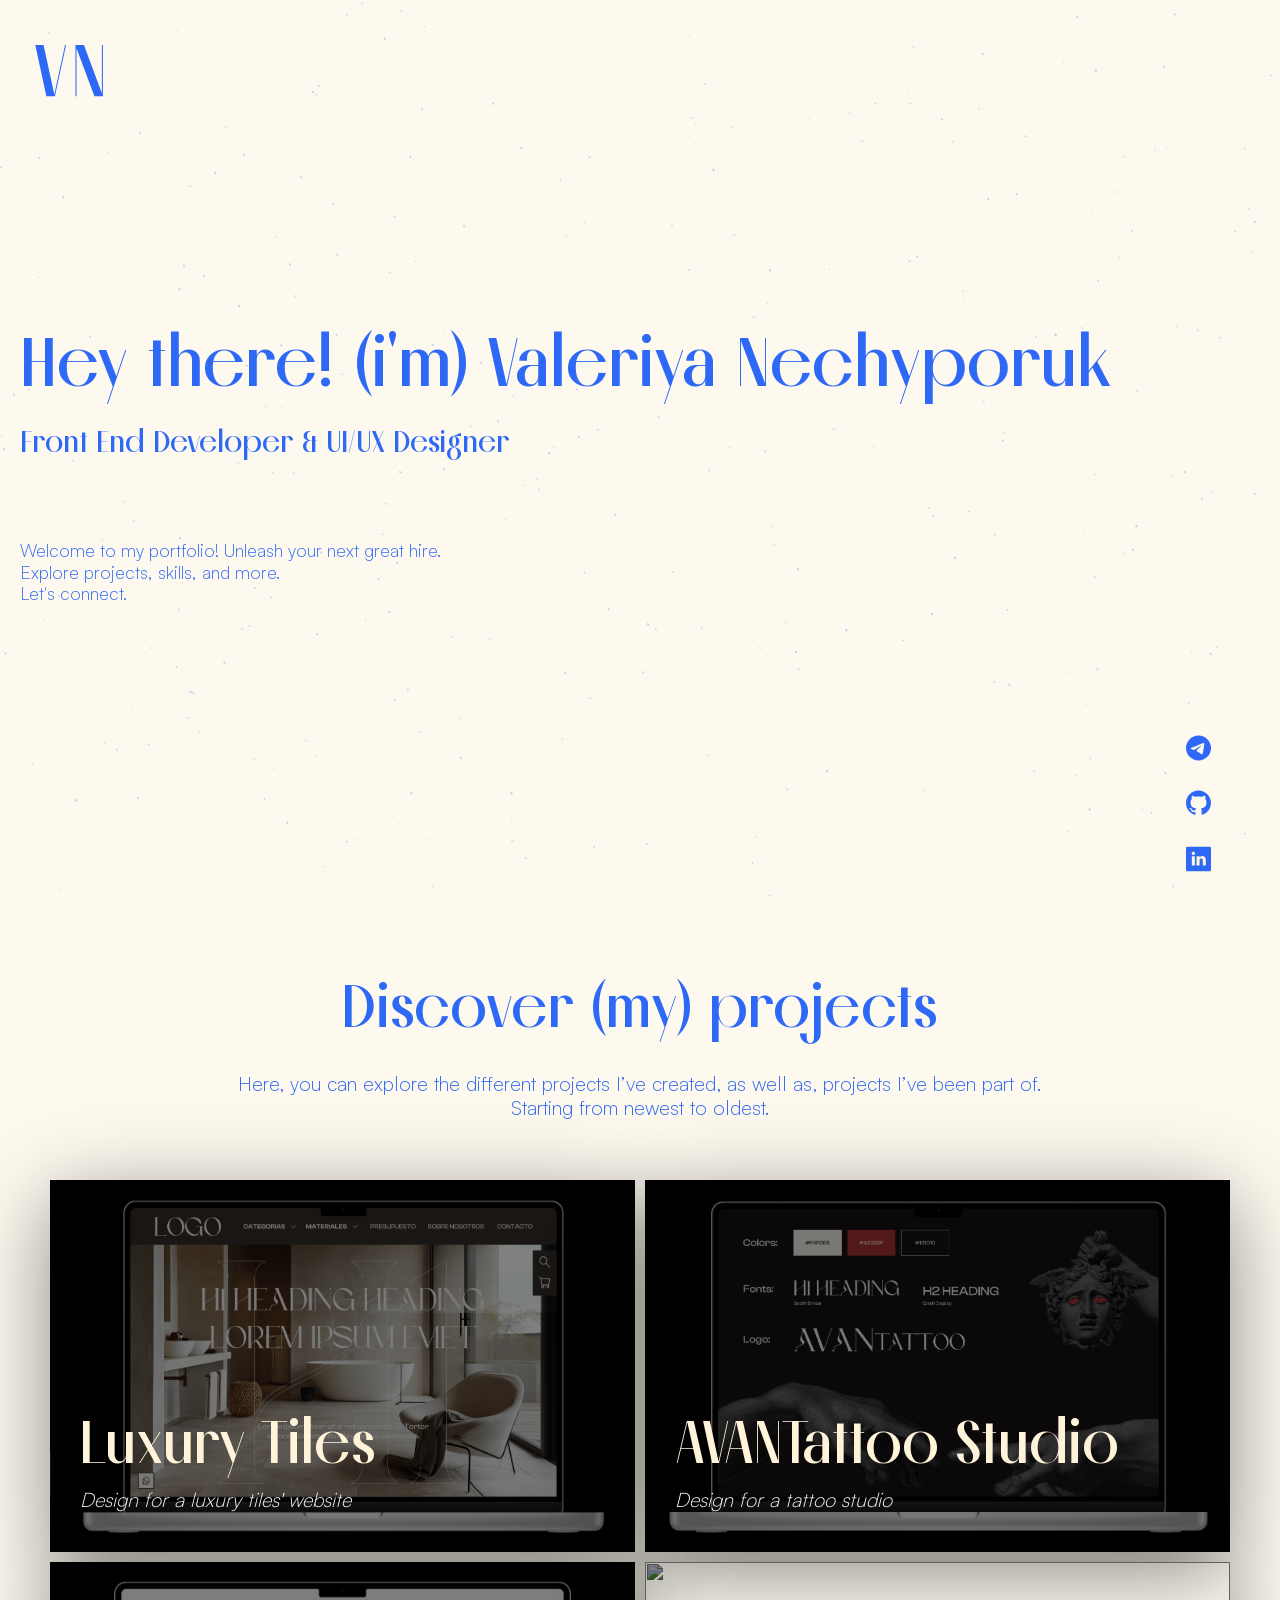
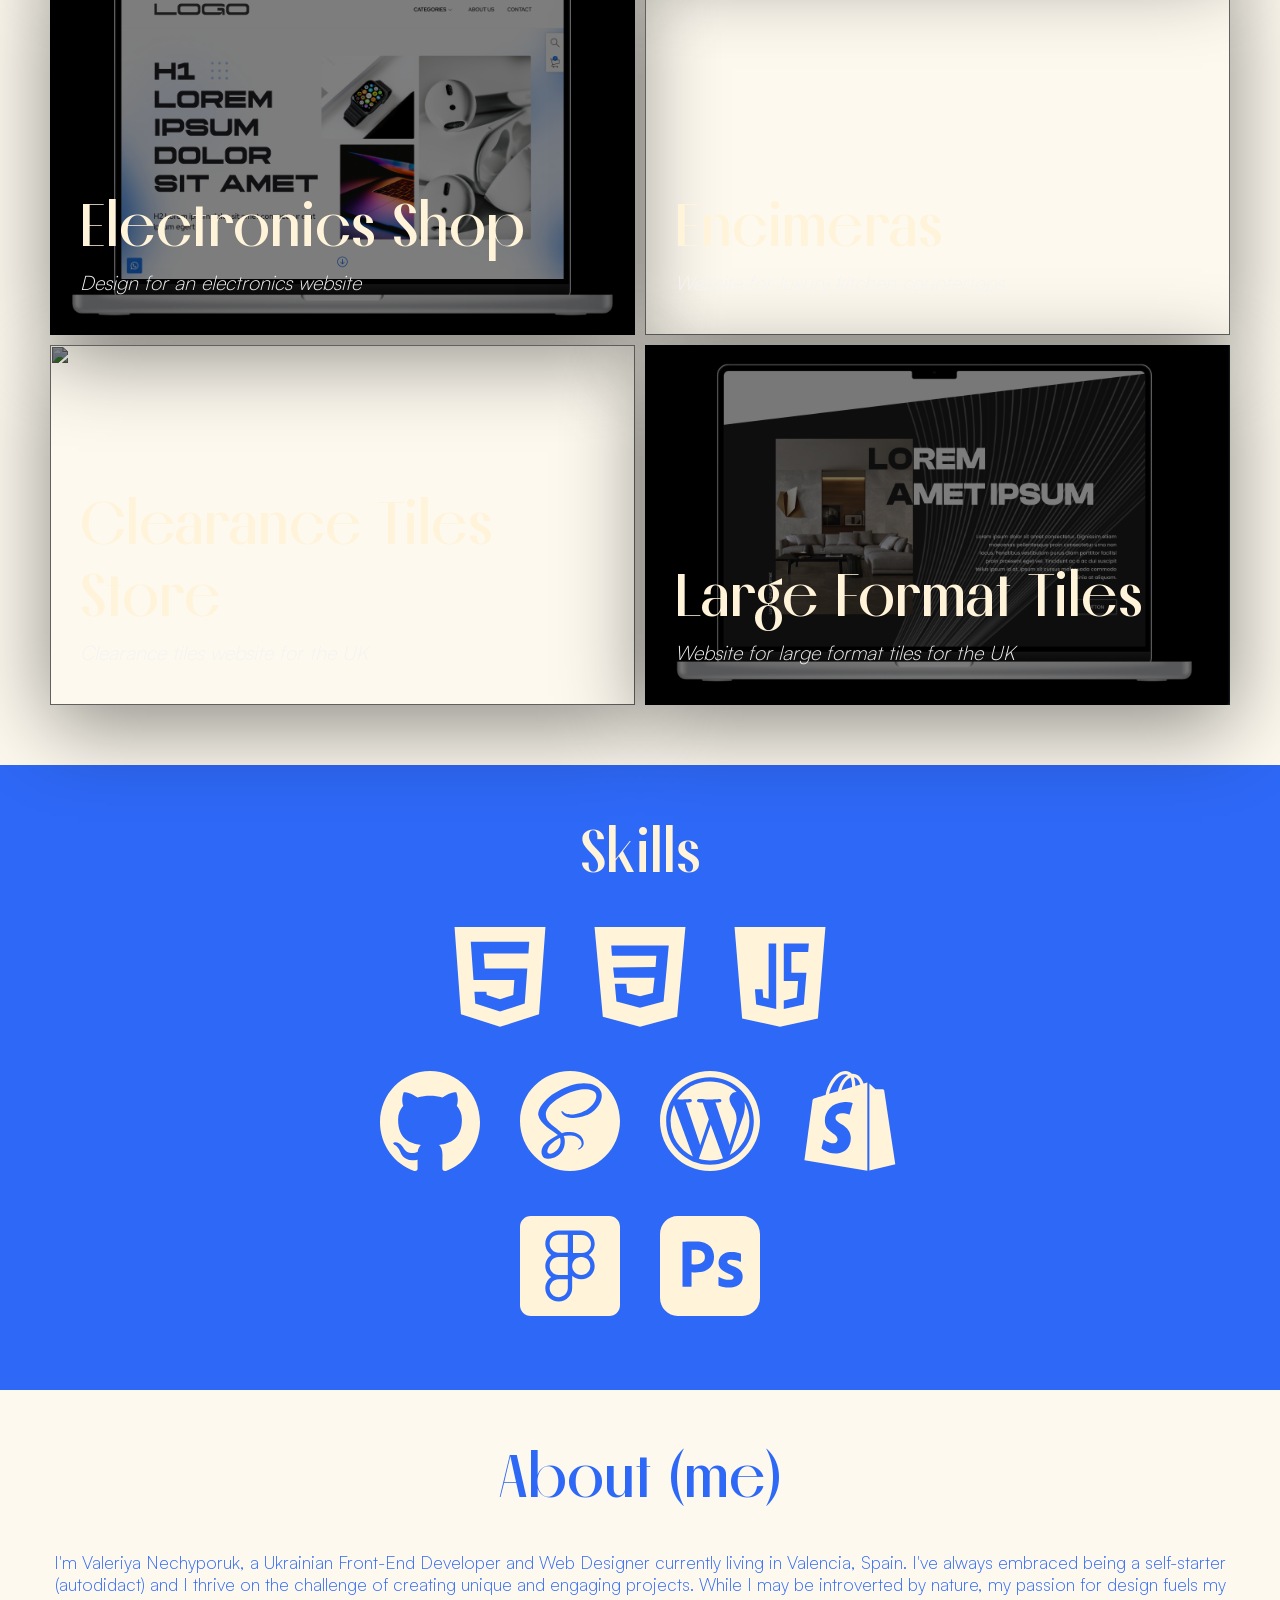
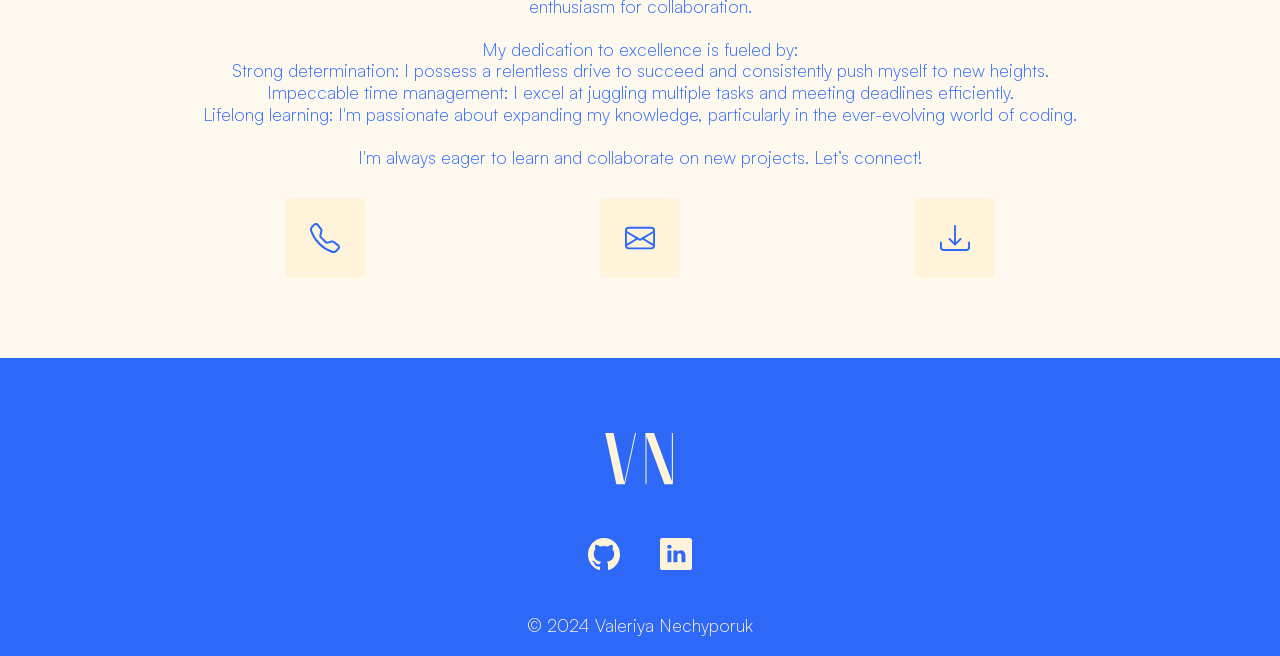
==== commit 59e49e62: "resume updated" ====
--- a/index.html
+++ b/index.html
@@ -295,7 +295,7 @@
                             d="M0 4a2 2 0 0 1 2-2h12a2 2 0 0 1 2 2v8a2 2 0 0 1-2 2H2a2 2 0 0 1-2-2V4Zm2-1a1 1 0 0 0-1 1v.217l7 4.2 7-4.2V4a1 1 0 0 0-1-1H2Zm13 2.383-4.708 2.825L15 11.105V5.383Zm-.034 6.876-5.64-3.471L8 9.583l-1.326-.795-5.64 3.47A1 1 0 0 0 2 13h12a1 1 0 0 0 .966-.741ZM1 11.105l4.708-2.897L1 5.383v5.722Z" />
                     </svg>
                   </a>
-                <a href="./images/resume-valeriya-2024.pdf" class='header2__btn flex-center' id="resume" download>
+                <a href="./images/ValeriyaResume.pdf" class='header2__btn flex-center' id="resume" download>
                     <svg xmlns="http://www.w3.org/2000/svg" width="30" height="30" fill="currentColor" 
                         viewBox="0 0 16 16">
                         <path
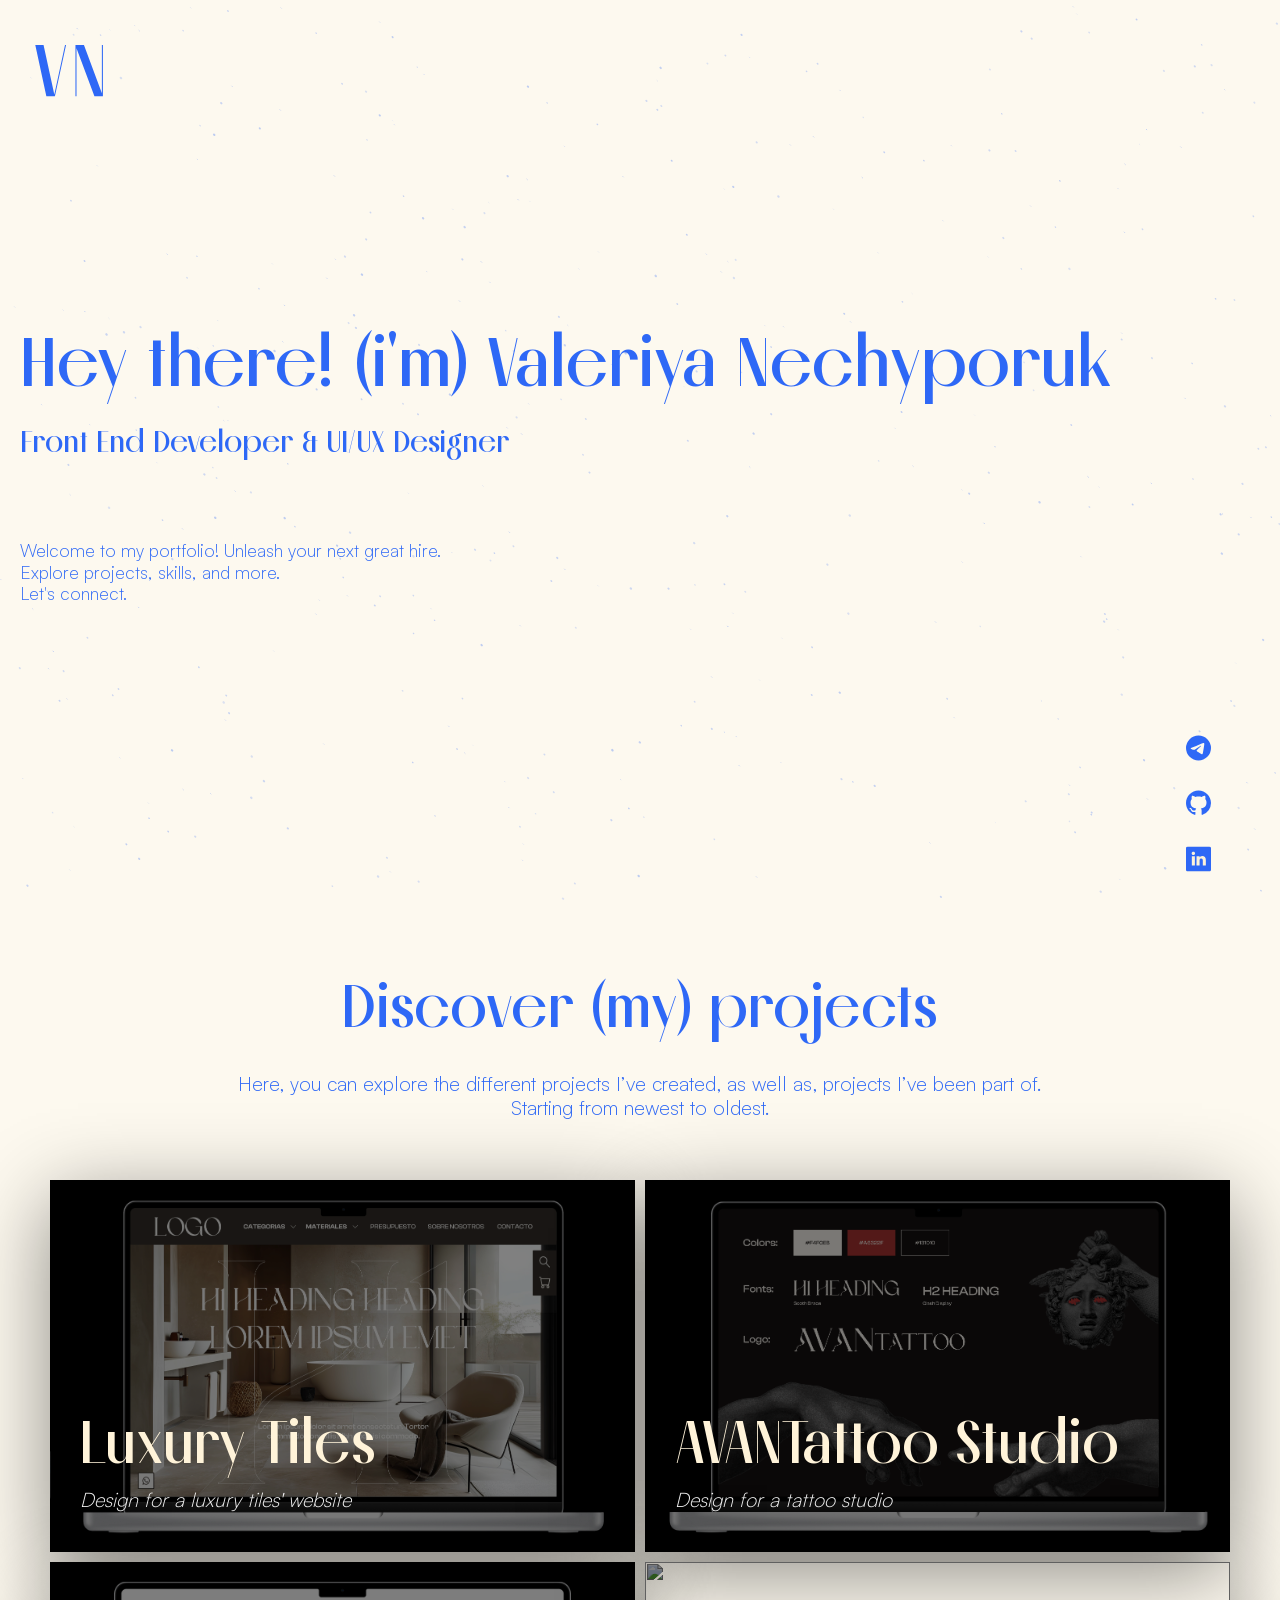
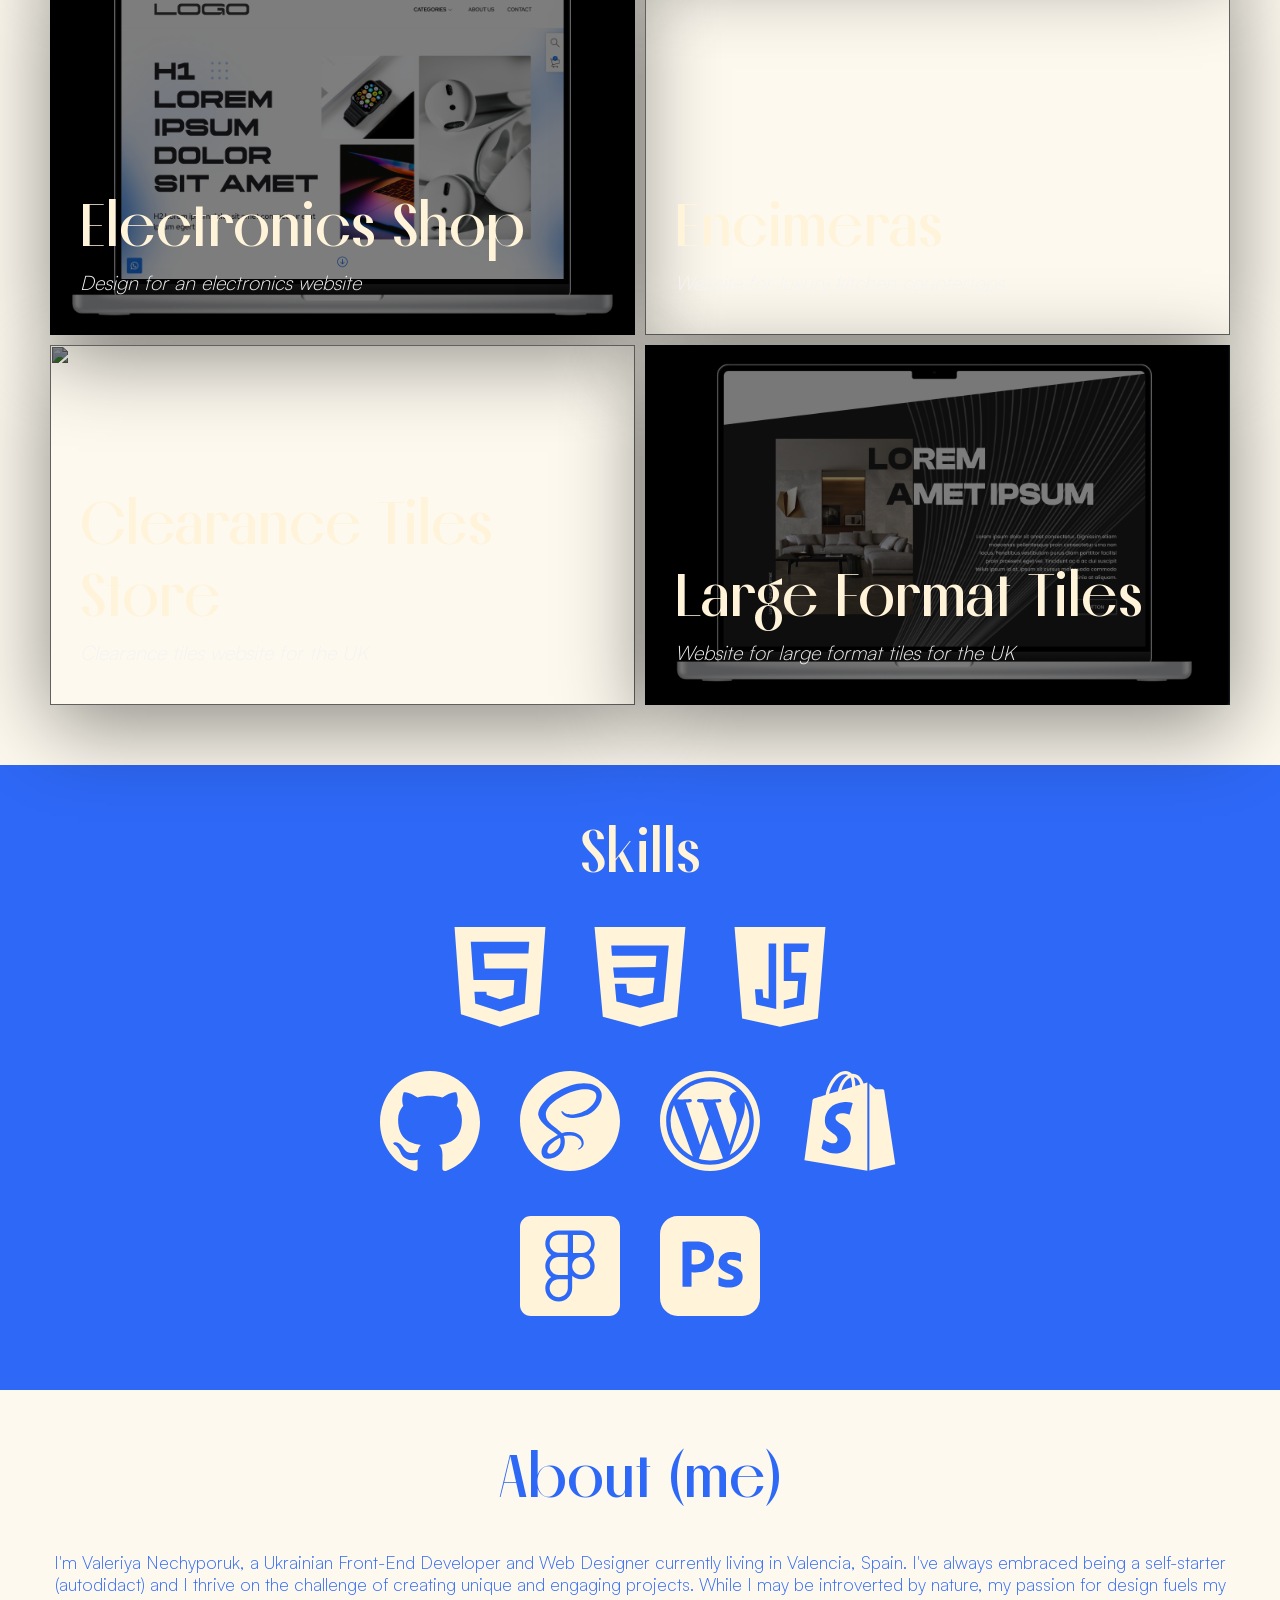
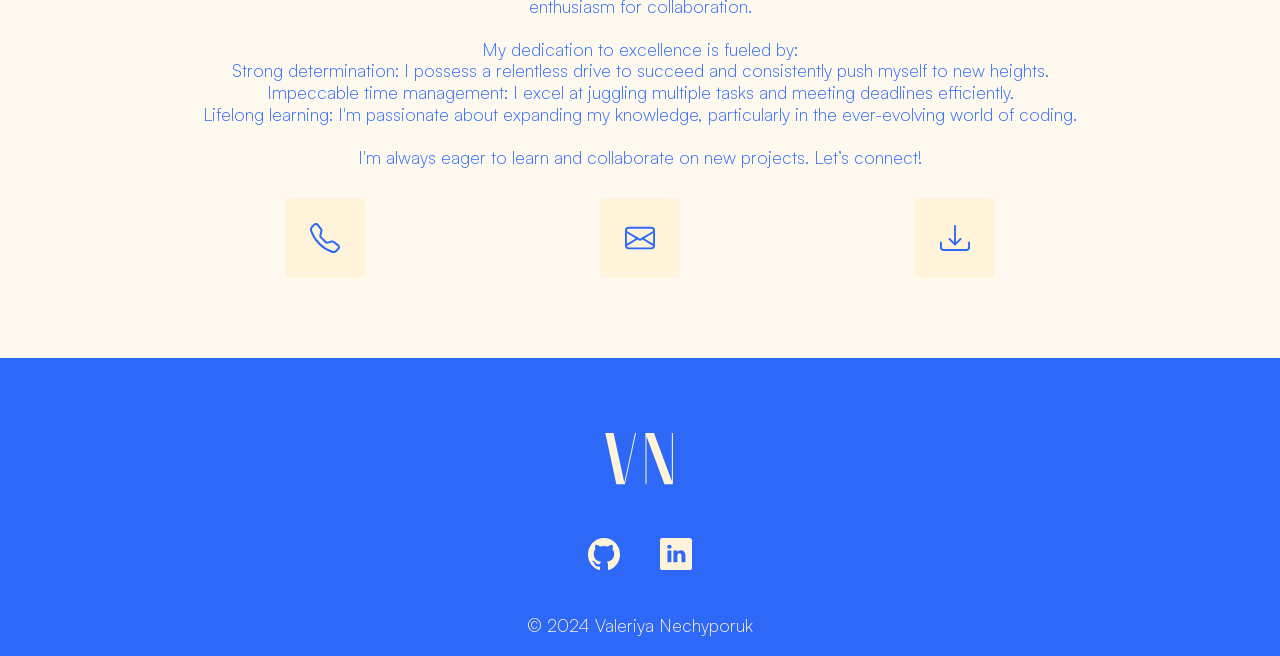
==== commit 1bd710a2: "changes" ====
--- a/index.html
+++ b/index.html
@@ -369,7 +369,7 @@
 
     <script src="./script/bg-mousemove.js"></script>
     <script src="./script/back-top.js"></script>
-    <script src="./script/burgerMenu.js"></script>
+    <script src="./script/console-text.js"></script>
     
   </body>
 </html>
--- a/styles/style.css
+++ b/styles/style.css
@@ -337,6 +337,11 @@
     width: 82%;
   }
 }
+@media (max-width: 1010px) {
+  .main__item-text-title {
+    font-size: 35px;
+  }
+}
 @media (max-width: 769px) {
   .main__text-descr {
     padding: 0 20px;
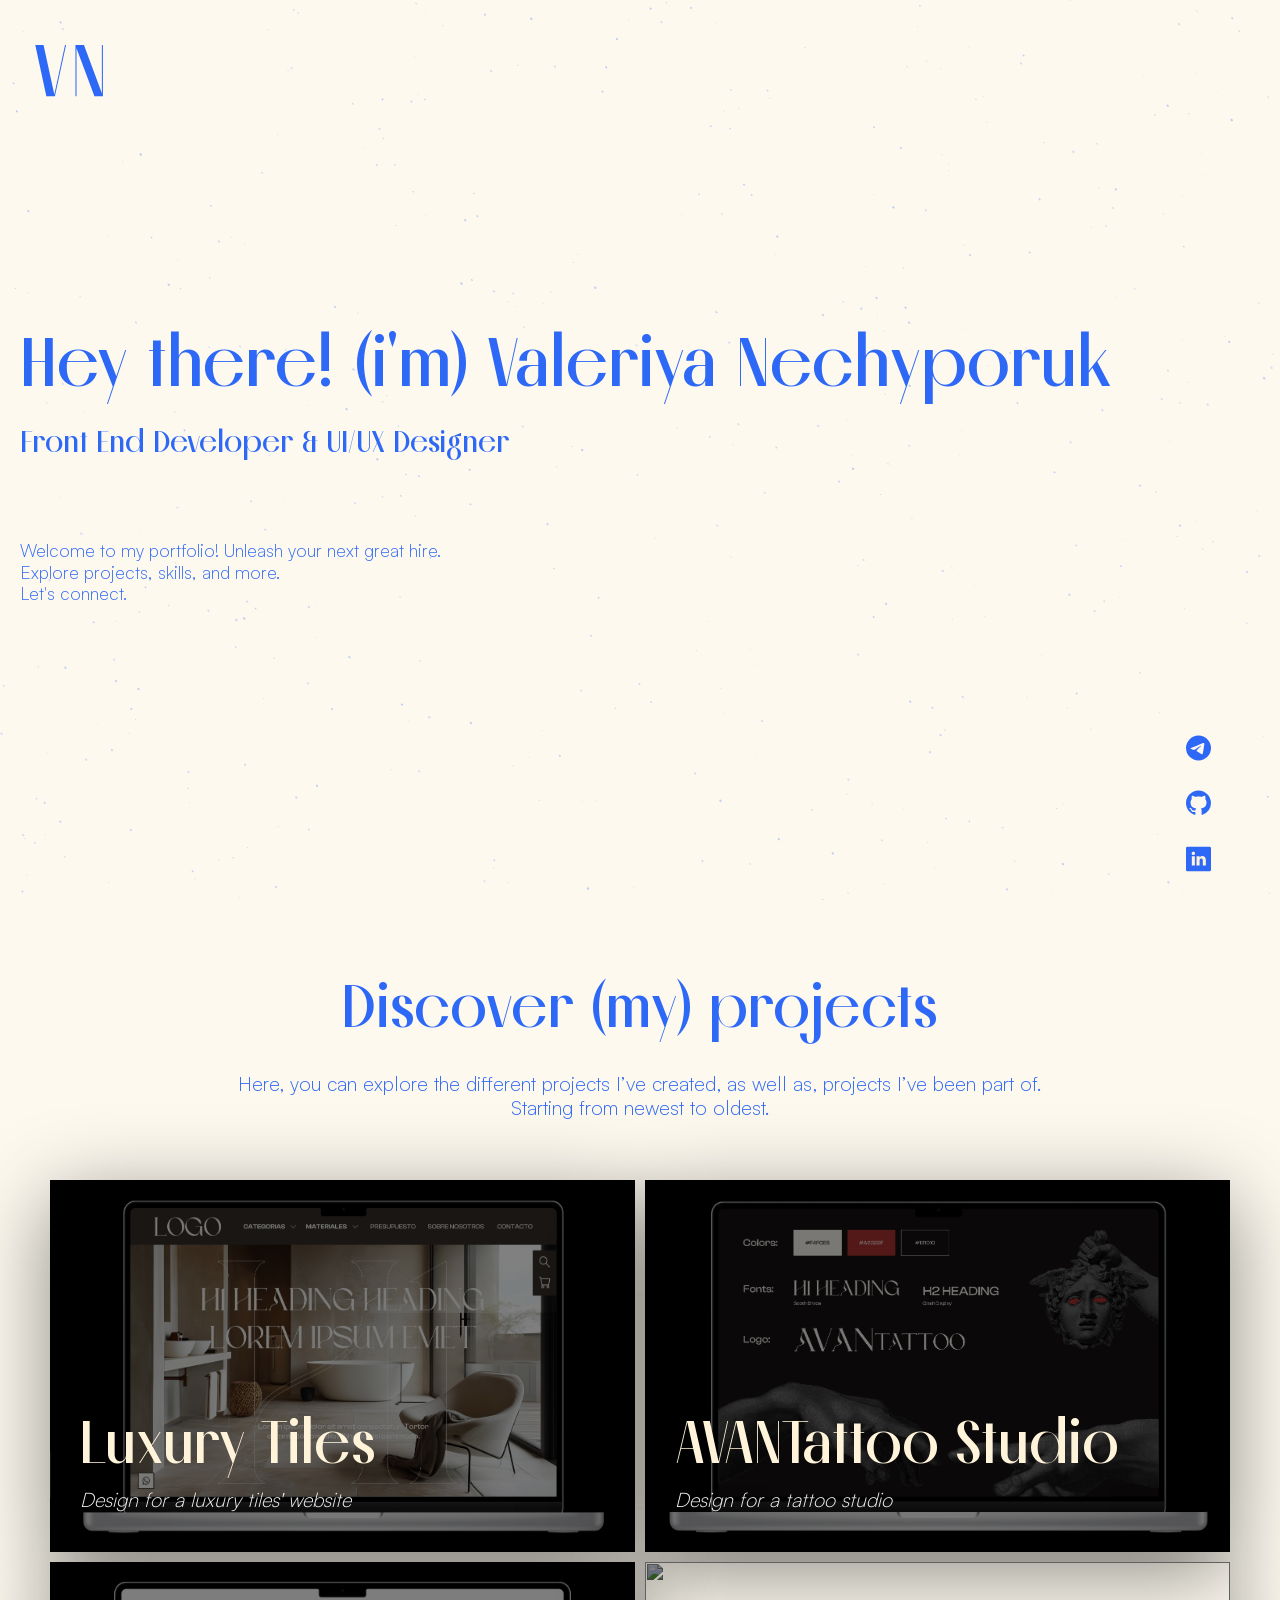
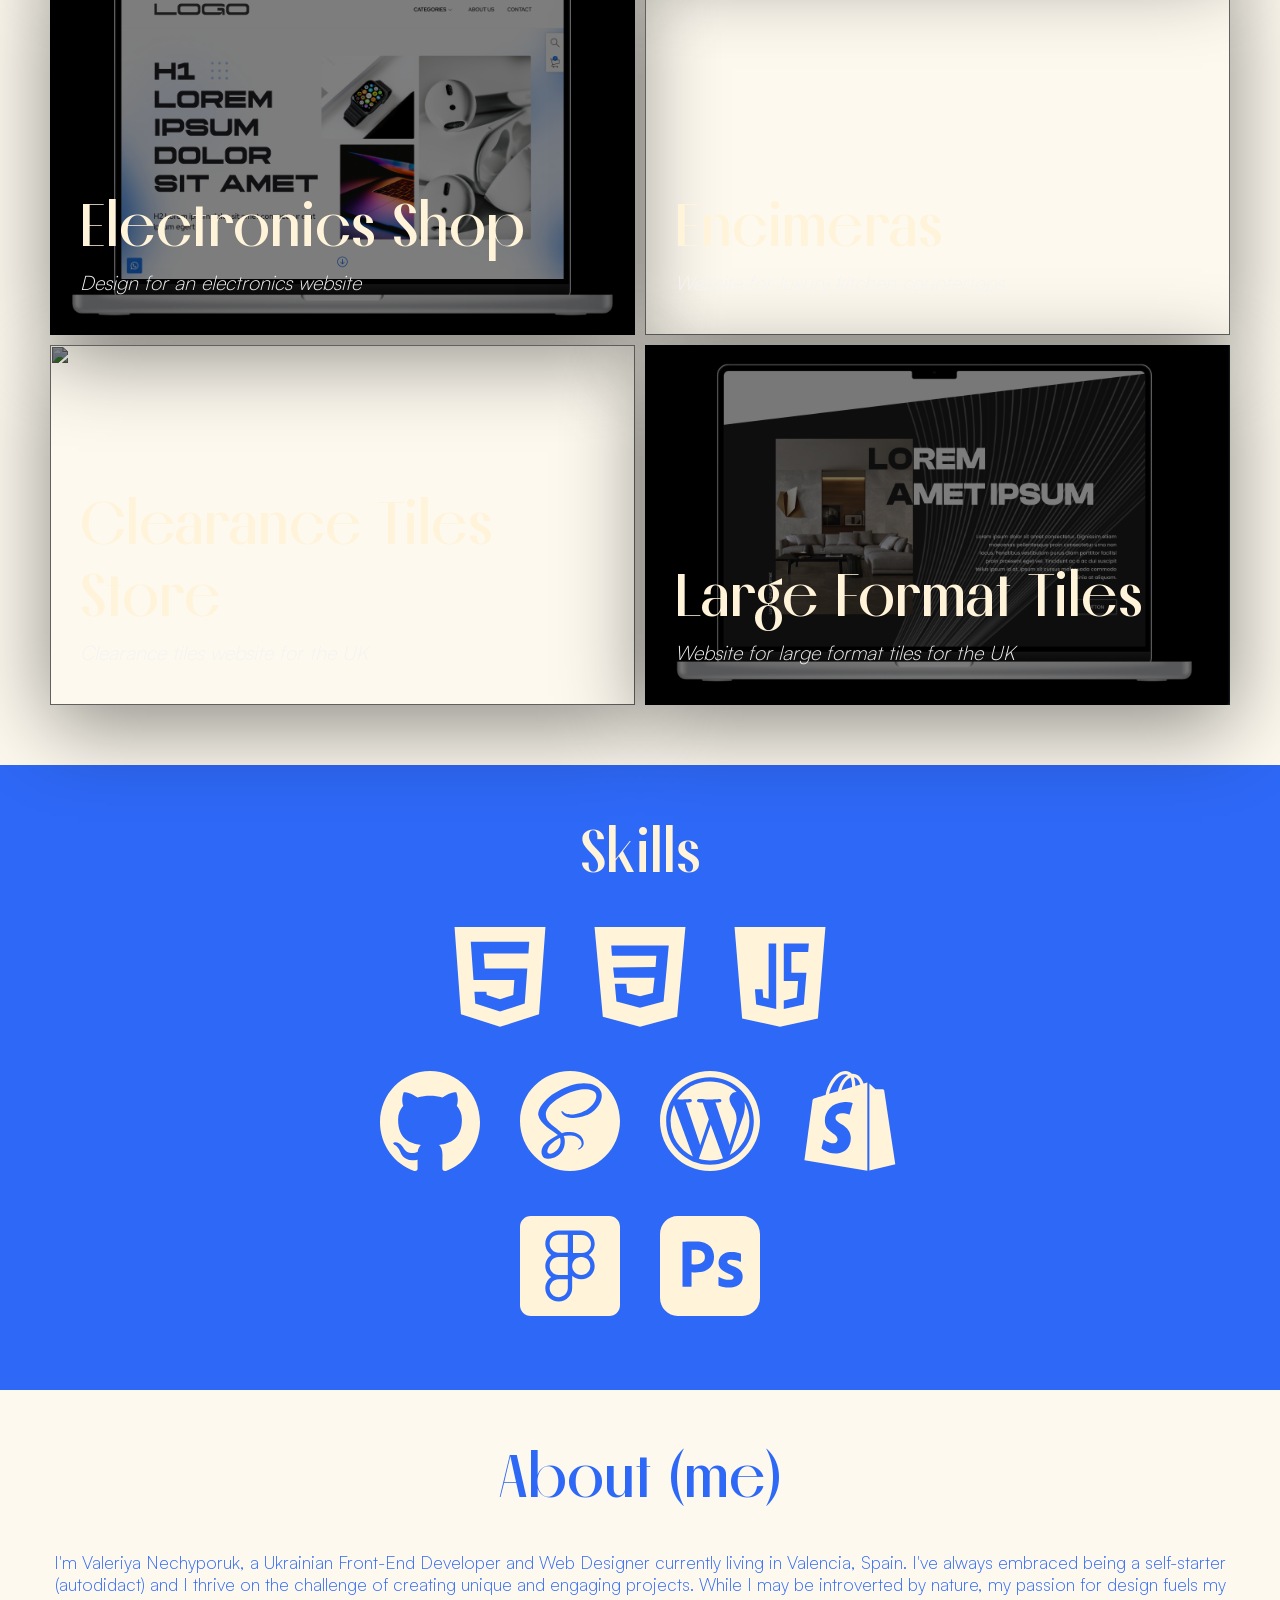
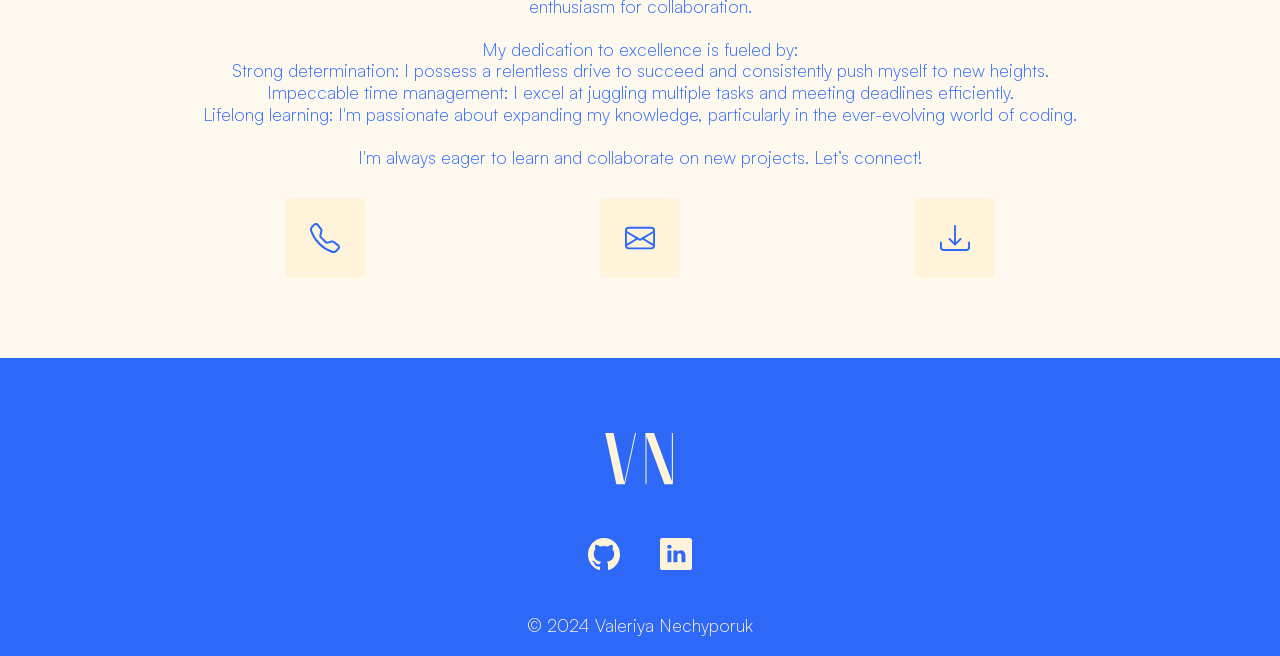
==== commit cc40d80d: "favicon added" ====
--- a/index.html
+++ b/index.html
@@ -4,7 +4,7 @@
     <meta charset="UTF-8" />
     <meta http-equiv="X-UA-Compatible" content="IE=edge" />
     <meta name="viewport" content="width=device-width, initial-scale=1.0" />
-    <link rel="icon" type="image/png" href="./images/favicon.png" />
+    <link rel="icon" type="image/png" href="./images/favicon-vn.png" />
     <link rel="stylesheet" href="./styles/style.css" />
     <title>Portfolio</title>
   </head>
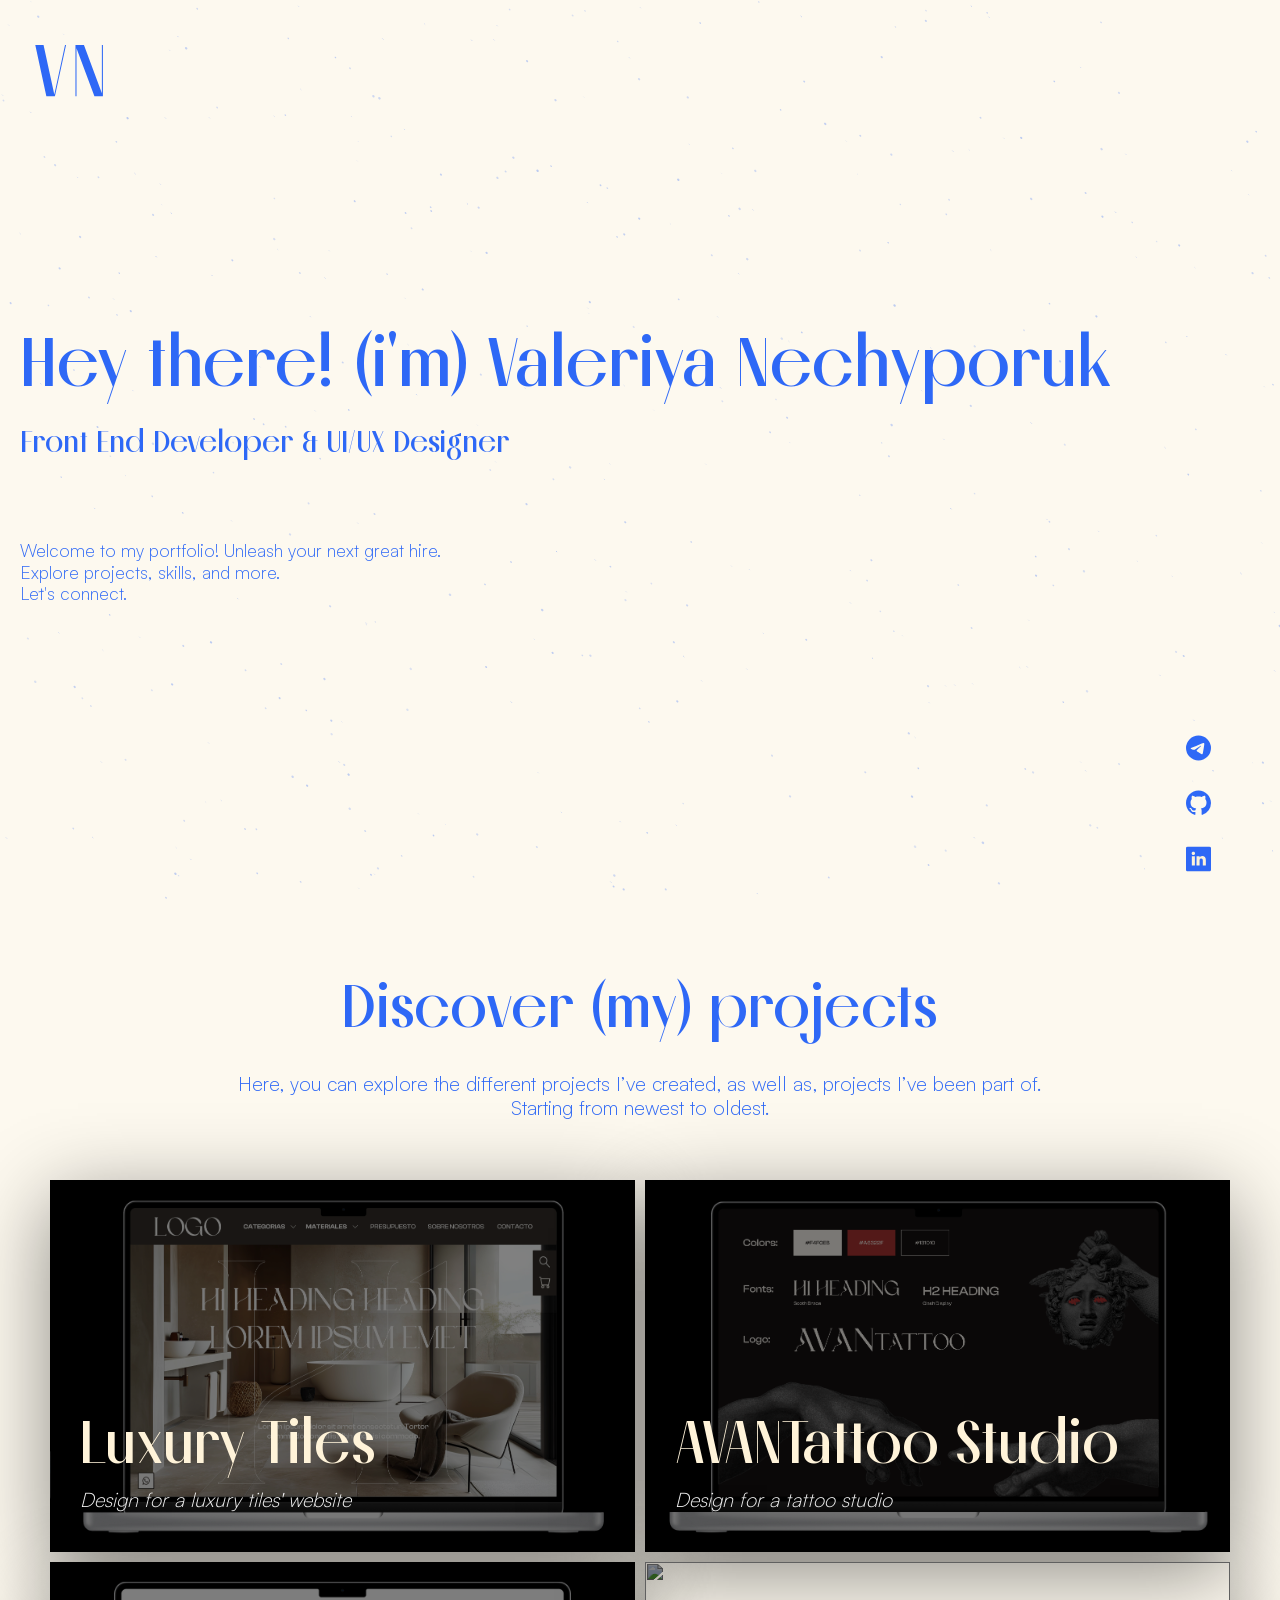
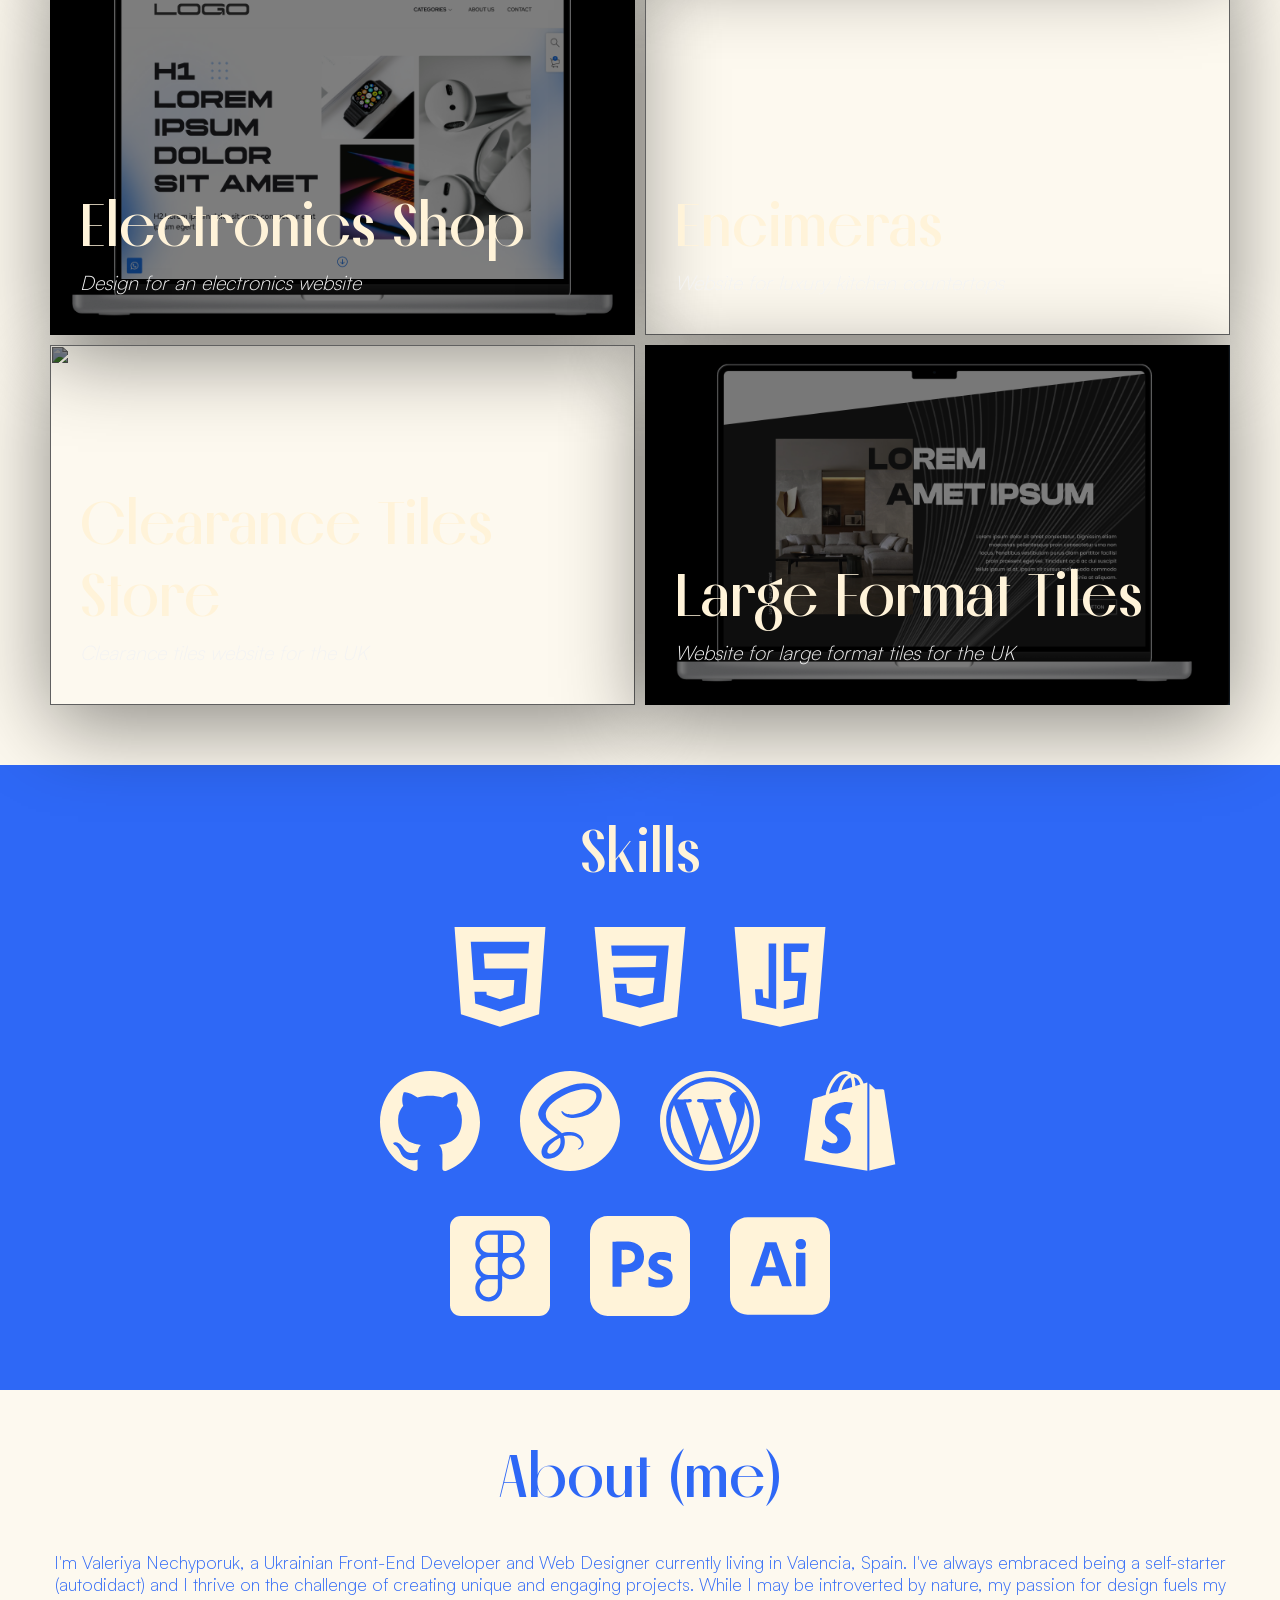
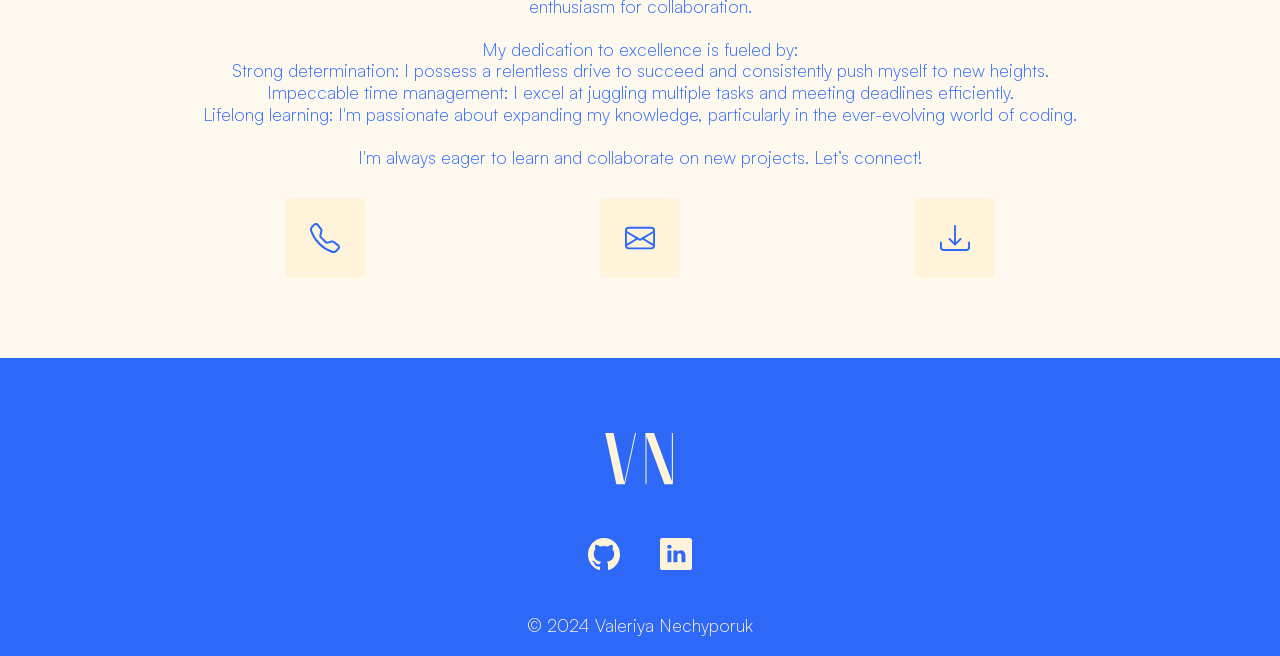
==== commit 7ac7280e: "resume-updated" ====
--- a/index.html
+++ b/index.html
@@ -263,6 +263,9 @@
               <div class="skills__element">
                 <img src="./images/photoshop.svg" width="100" height="100" />
               </div>
+              <div class="skills__element">
+                <img src="./images/illustrator-icon.svg" width="100" height="100" />
+              </div>
             </div>
           </div>
         </div>
@@ -295,7 +298,7 @@
                             d="M0 4a2 2 0 0 1 2-2h12a2 2 0 0 1 2 2v8a2 2 0 0 1-2 2H2a2 2 0 0 1-2-2V4Zm2-1a1 1 0 0 0-1 1v.217l7 4.2 7-4.2V4a1 1 0 0 0-1-1H2Zm13 2.383-4.708 2.825L15 11.105V5.383Zm-.034 6.876-5.64-3.471L8 9.583l-1.326-.795-5.64 3.47A1 1 0 0 0 2 13h12a1 1 0 0 0 .966-.741ZM1 11.105l4.708-2.897L1 5.383v5.722Z" />
                     </svg>
                   </a>
-                <a href="./images/ValeriyaResume.pdf" class='header2__btn flex-center' id="resume" download>
+                <a href="./images/Resume-cv-2024.pdf" class='header2__btn flex-center' id="resume" download>
                     <svg xmlns="http://www.w3.org/2000/svg" width="30" height="30" fill="currentColor" 
                         viewBox="0 0 16 16">
                         <path
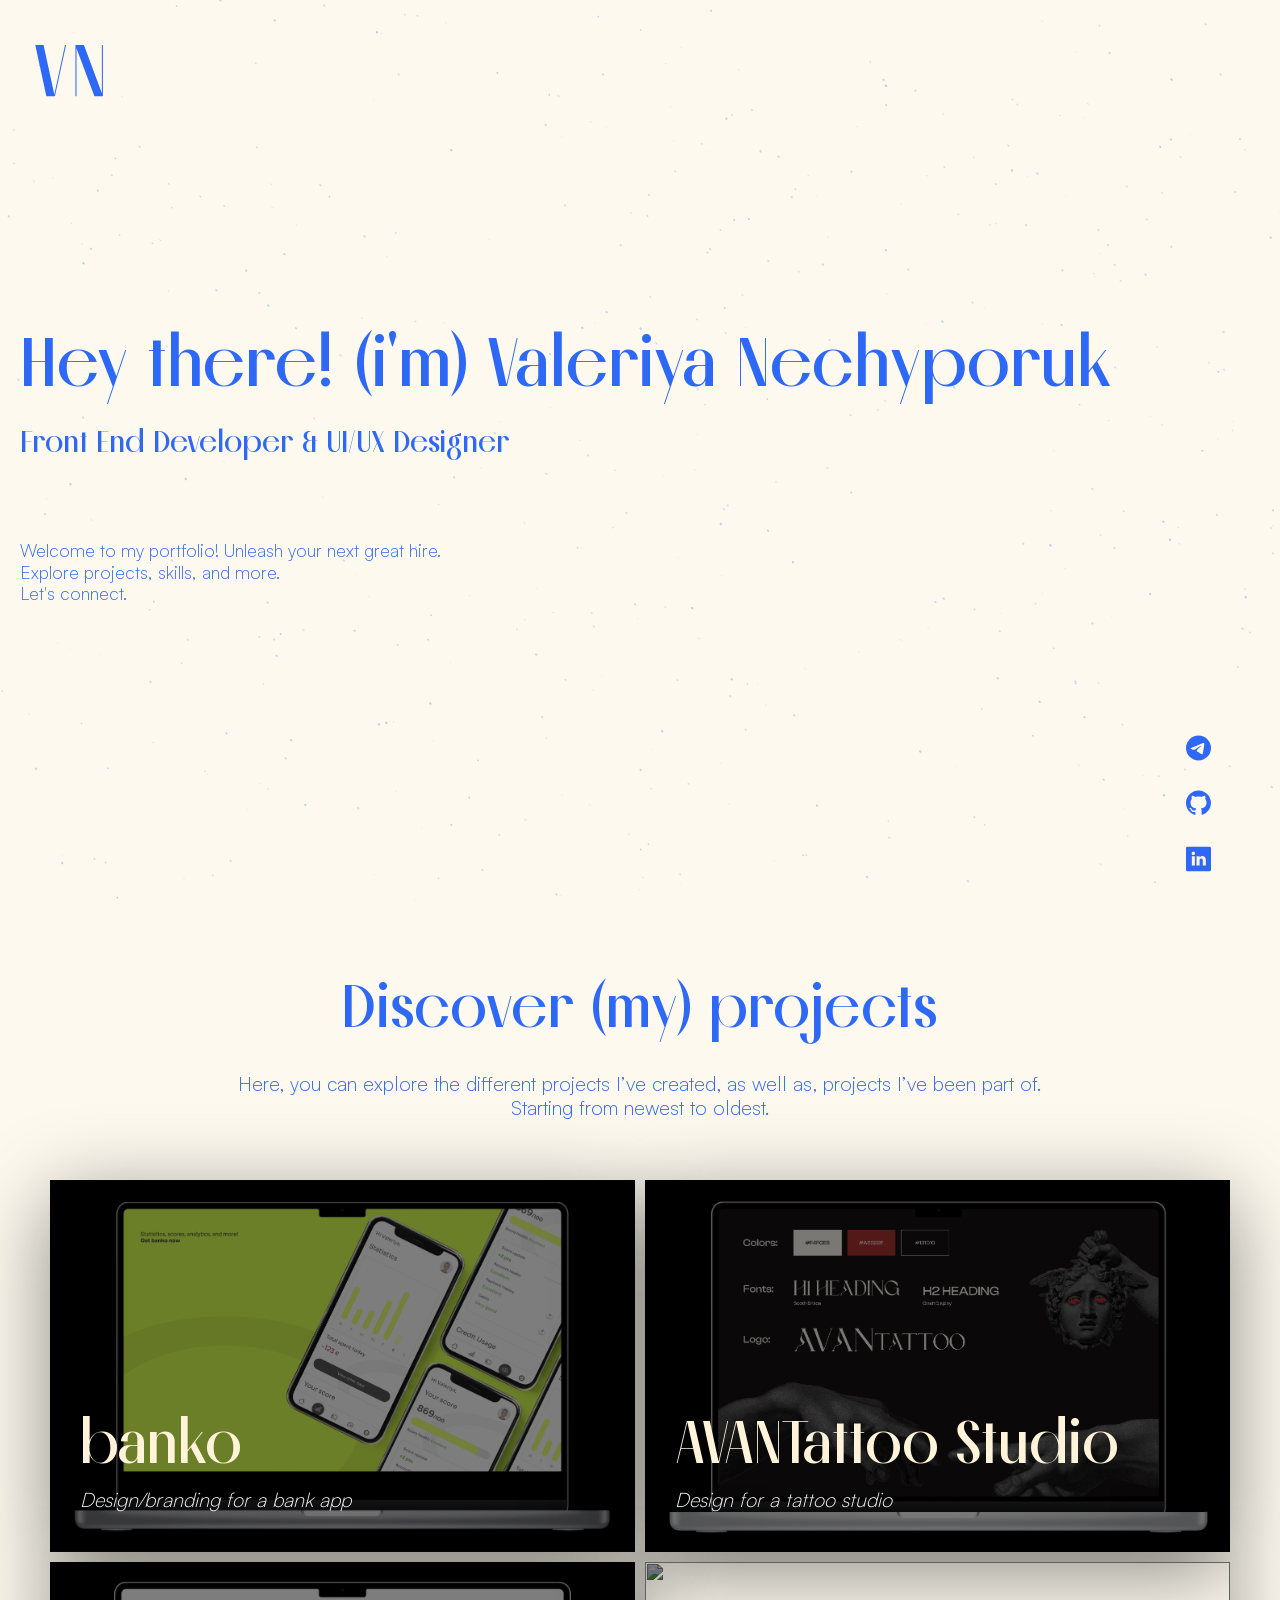
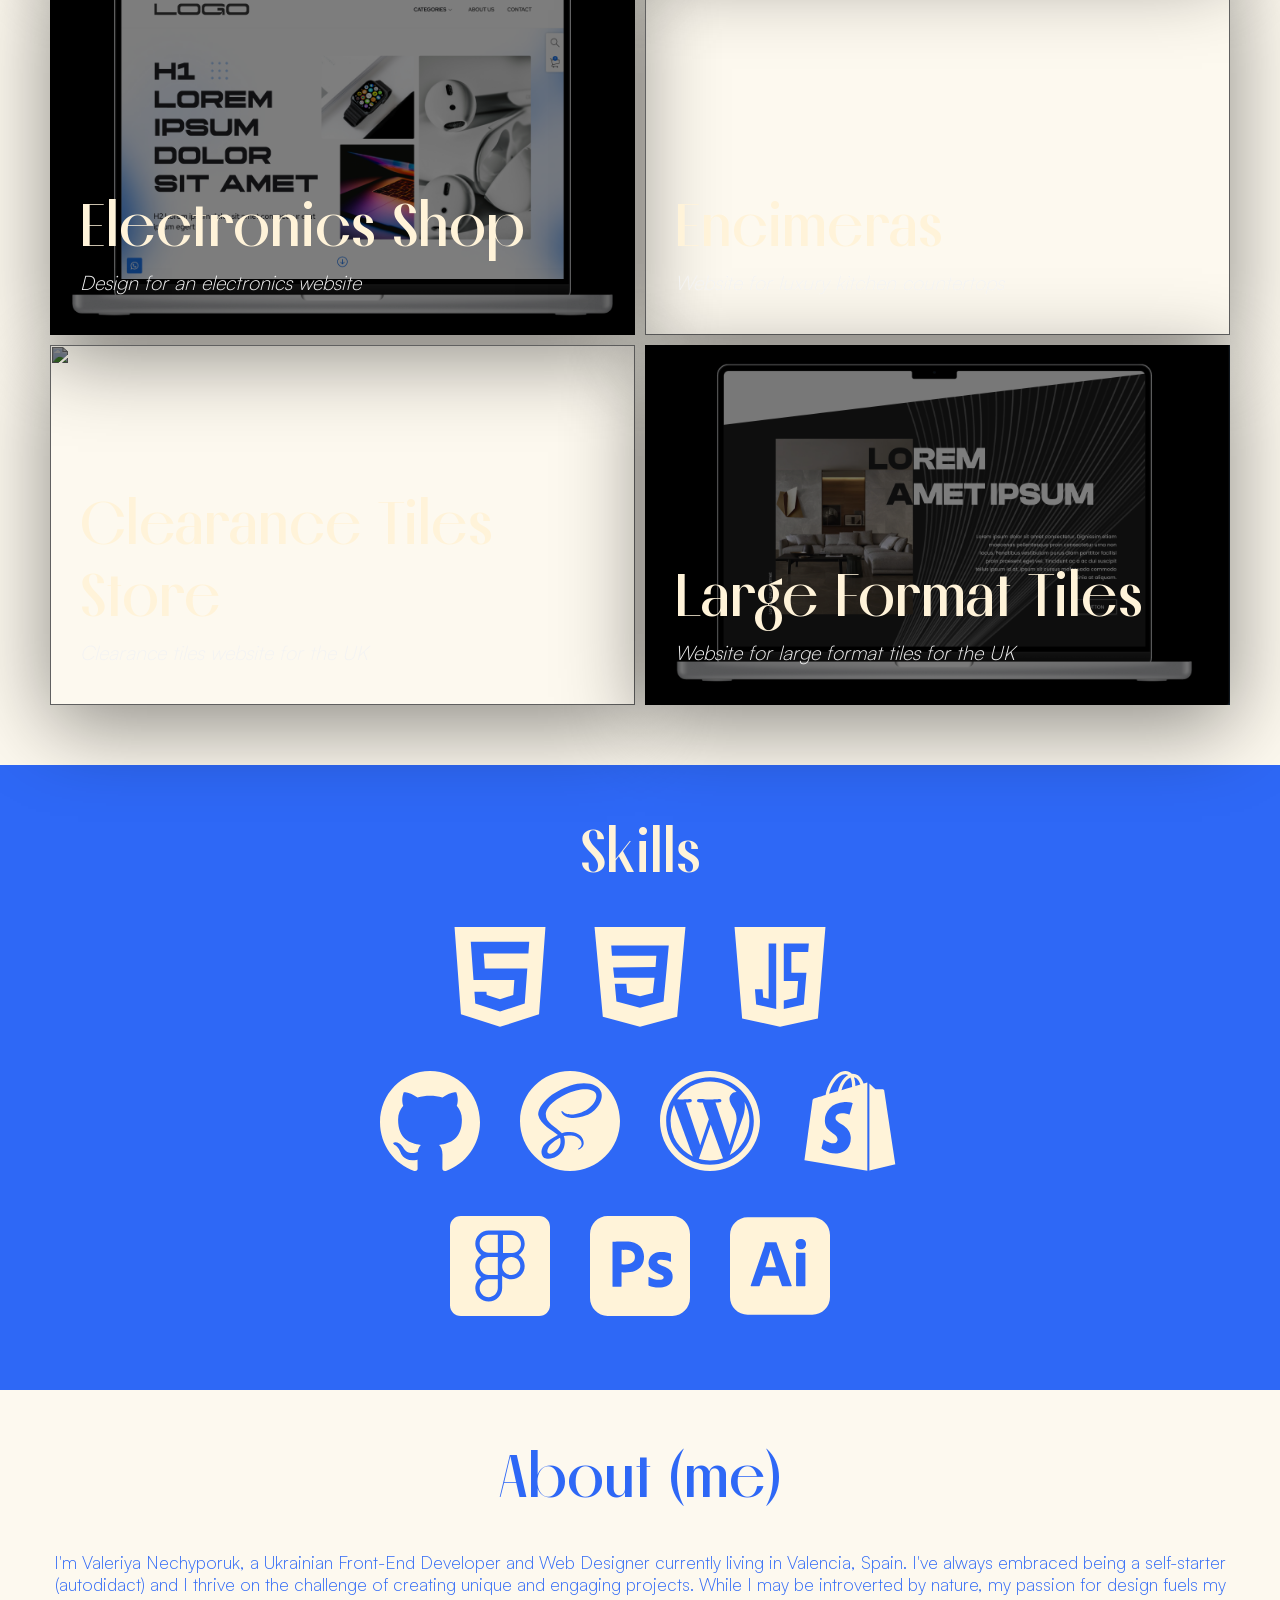
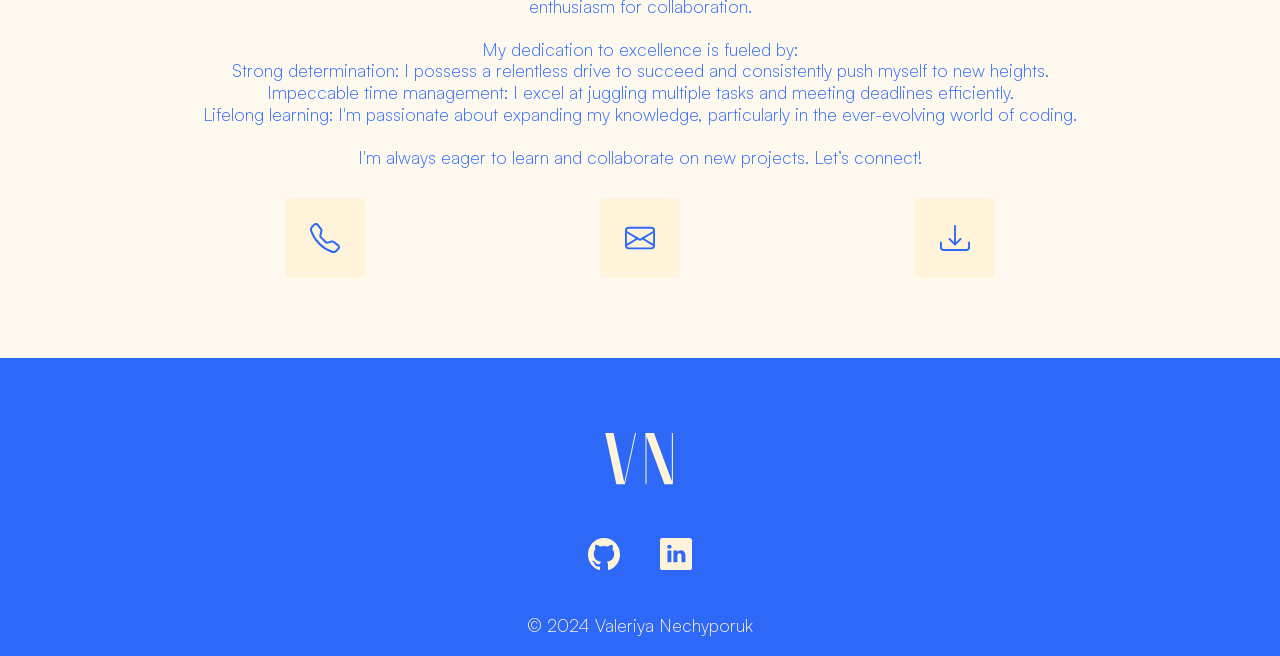
==== commit 323a0540: "project added" ====
--- a/index.html
+++ b/index.html
@@ -82,6 +82,29 @@
               <li class="main__item">
                 <div class="main__item-img">
                   <a
+                    href="https://www.figma.com/design/U75wOnq5mNVOVc904zGWn7/banko?m=auto&t=MBcKg2nlmf4McIod-1"
+                    id="project1"
+                    itemprop="url"
+                    class="main__item-img-image"
+                  >
+                    <img
+                      src="./images/banko-02.png"
+                      width="100%"
+                      height="100%"
+                    />
+                  </a>
+                  <span>01</span>
+                  <div class="main__item-text">
+                    <a href="https://www.figma.com/design/U75wOnq5mNVOVc904zGWn7/banko?m=auto&t=MBcKg2nlmf4McIod-1" class="main__item-text-title">banko</a>
+                    <p class="main__item-text-descr">
+                      Design/branding for a bank app
+                    </p>
+                  </div>
+                </div>
+              </li>
+              <!-- <li class="main__item">
+                <div class="main__item-img">
+                  <a
                     href="https://www.figma.com/design/I5KpQatrf3dBaXQ58M8GUr/Azulejo-Web-Europa?m=auto&t=KiCvAVhzLObtEhKh-6"
                     id="project1"
                     itemprop="url"
@@ -93,7 +116,7 @@
                       height="100%"
                     />
                   </a>
-                  <span>01</span>
+                  <span>02</span>
                   <div class="main__item-text">
                     <a href="https://www.figma.com/design/I5KpQatrf3dBaXQ58M8GUr/Azulejo-Web-Europa?m=auto&t=KiCvAVhzLObtEhKh-6" class="main__item-text-title">Luxury Tiles</a>
                     <p class="main__item-text-descr">
@@ -101,7 +124,7 @@
                     </p>
                   </div>
                 </div>
-              </li>
+              </li> -->
               <li class="main__item">
                 <div class="main__item-img">
                   <a
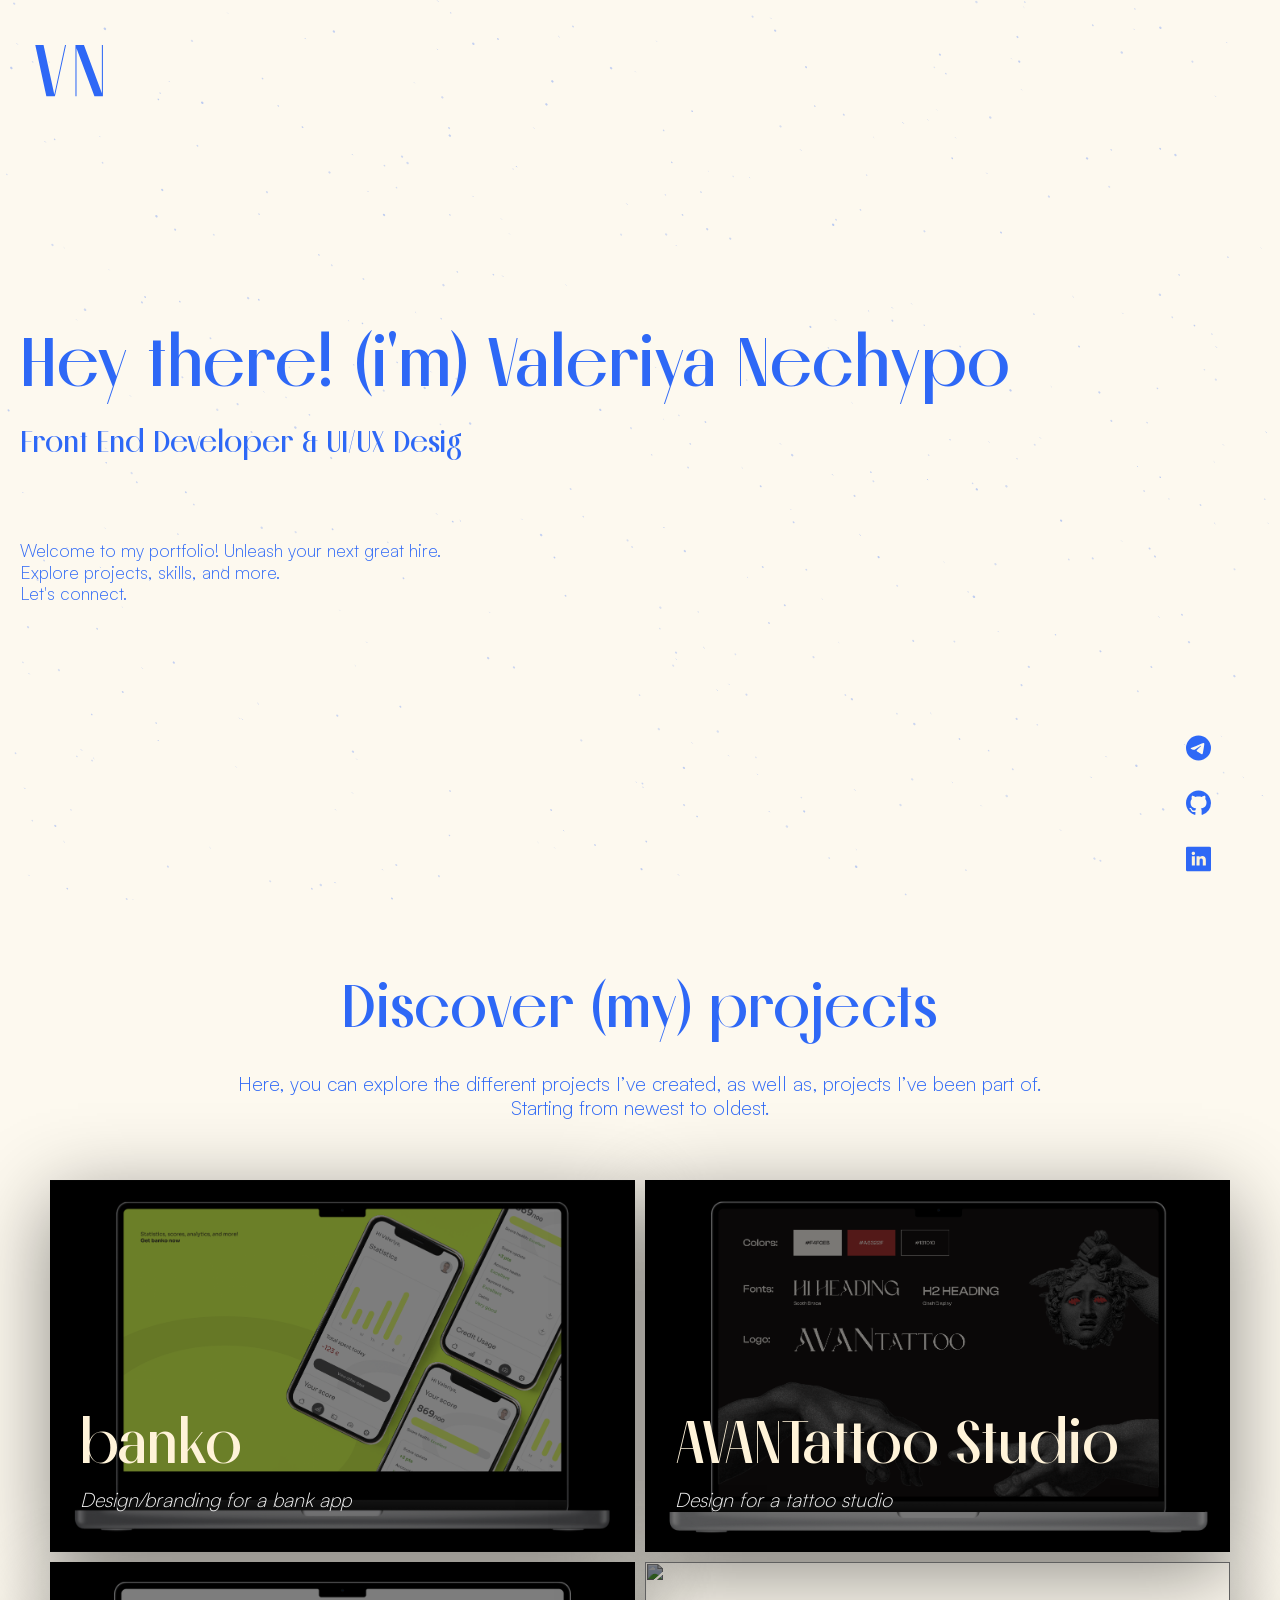
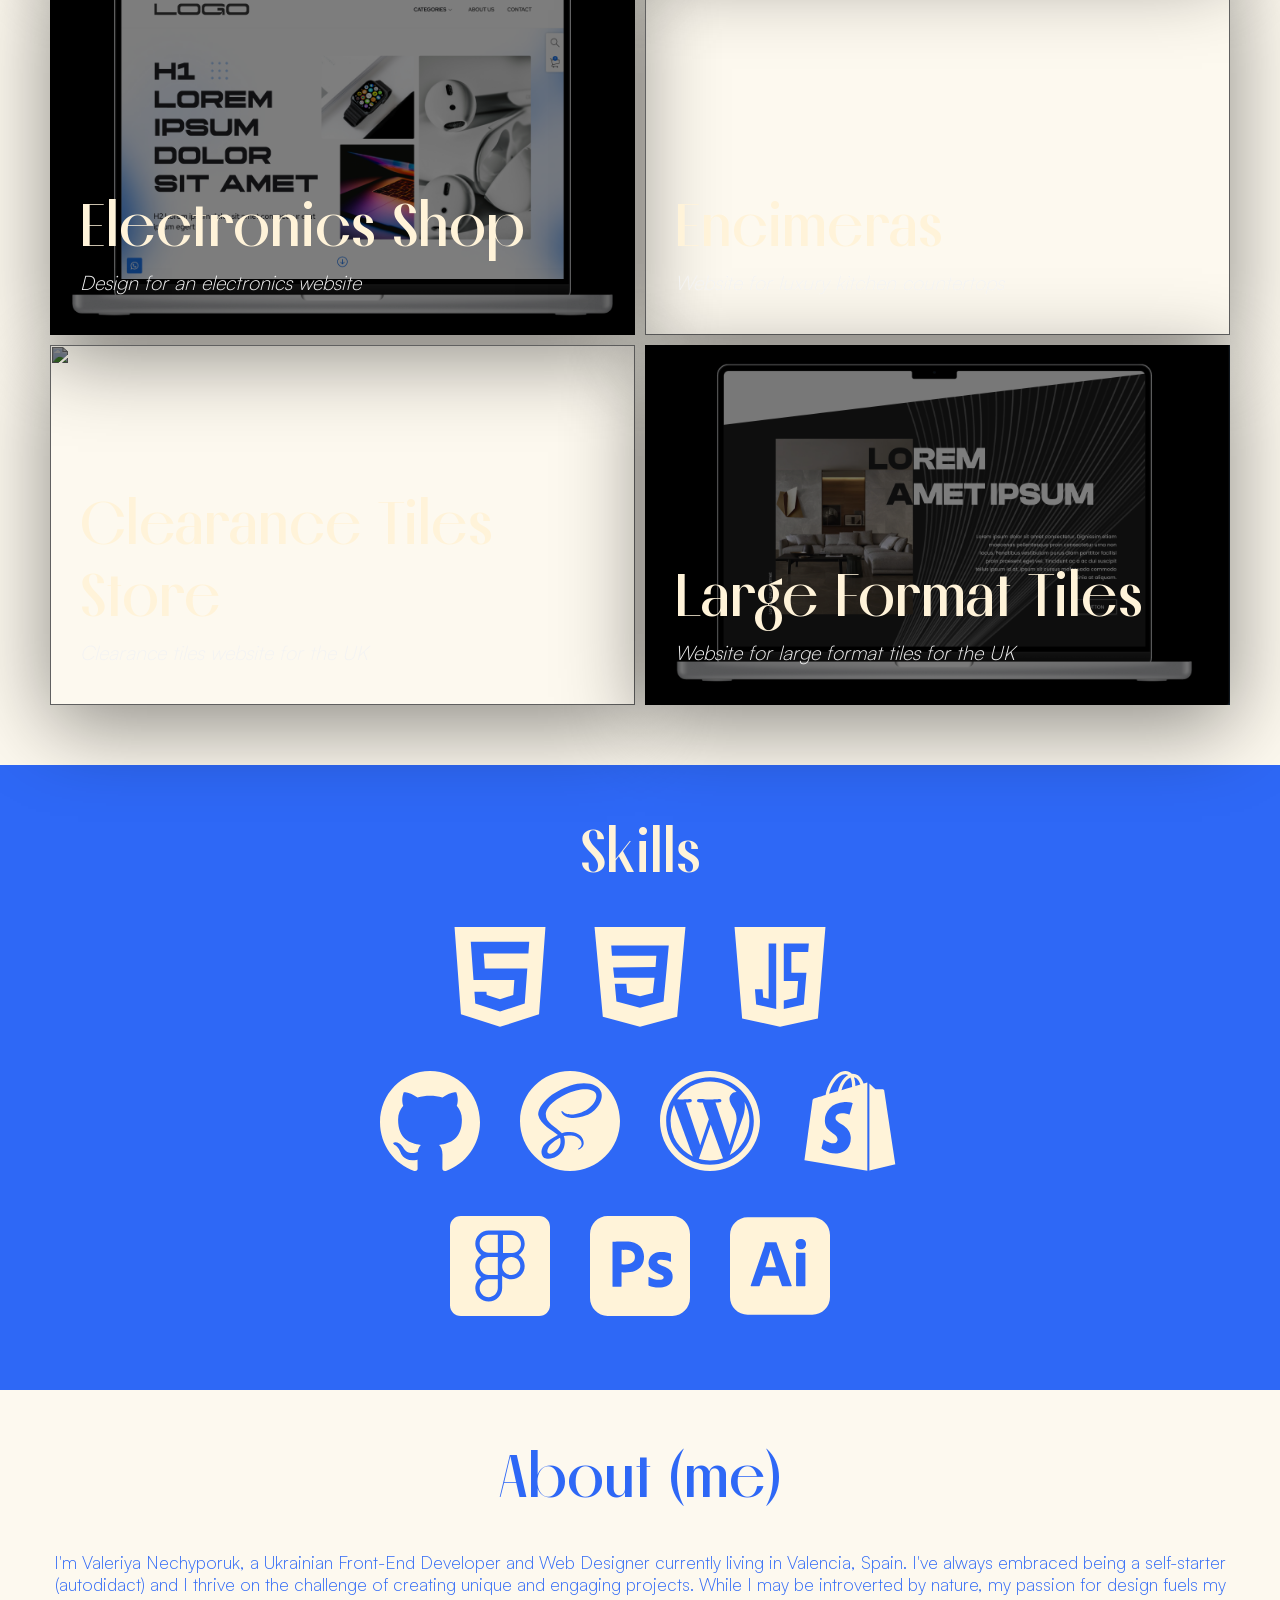
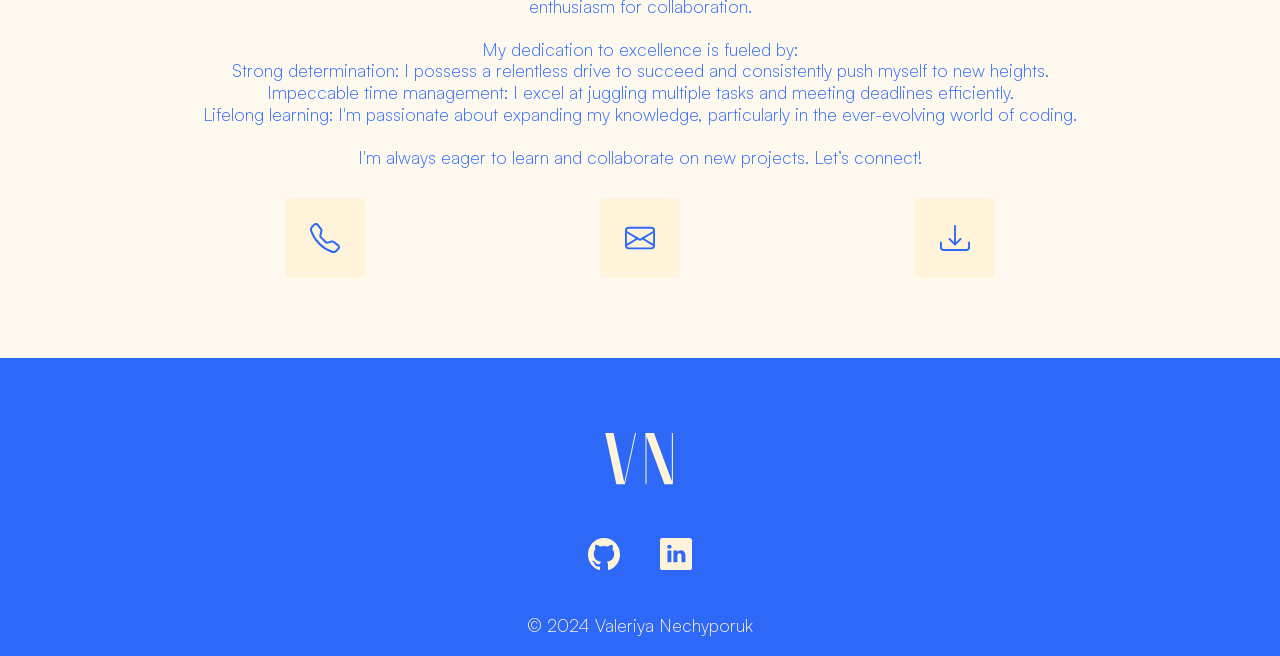
==== commit 9943c292: "textappear animation added" ====
--- a/index.html
+++ b/index.html
@@ -22,9 +22,10 @@
               </div>
             </div>
             <div class="header__info">
-              <h1 class="header__title">Hey there! (i'm) Valeriya Nechyporuk</h1>
-              <p class="header__descr">Front End Developer & UI/UX Designer</p>
+              <h1 class="header__title" id="animated-title">Hey there! (i'm) Valeriya Nechyporuk</h1>
+              <p class="header__descr" id="animated-descr">Front End Developer & UI/UX Designer</p>
               <p class="header__text">Welcome to my portfolio! Unleash your next great hire. <br>Explore projects, skills, and more.<br> Let's connect.</p>
+            </div>
             <div class="header__socials">
               <a href="https://t.me/valeriyanec">
                 <svg
@@ -392,10 +393,9 @@
         </span>
       </button>
     </div>
-
+    <script src="./script/textAppear.js"></script>
     <script src="./script/bg-mousemove.js"></script>
     <script src="./script/back-top.js"></script>
     <script src="./script/console-text.js"></script>
-    
   </body>
 </html>
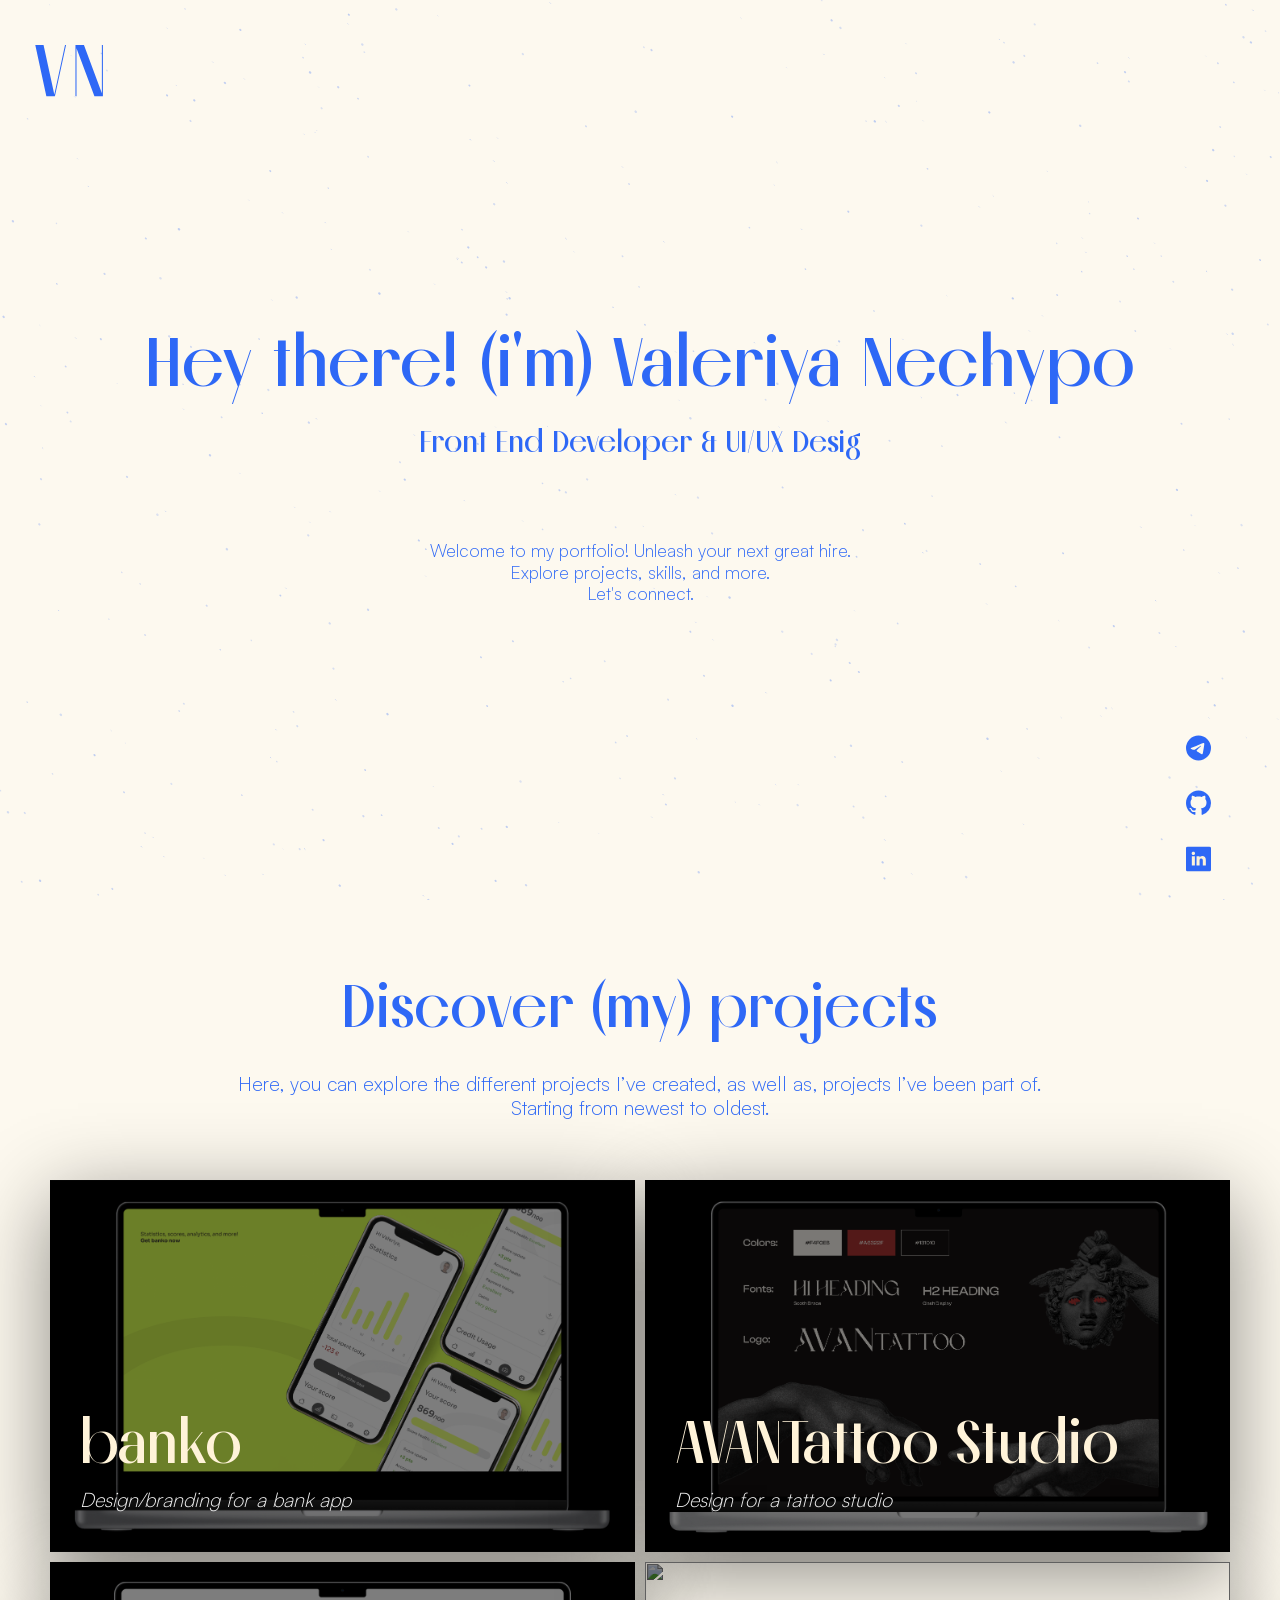
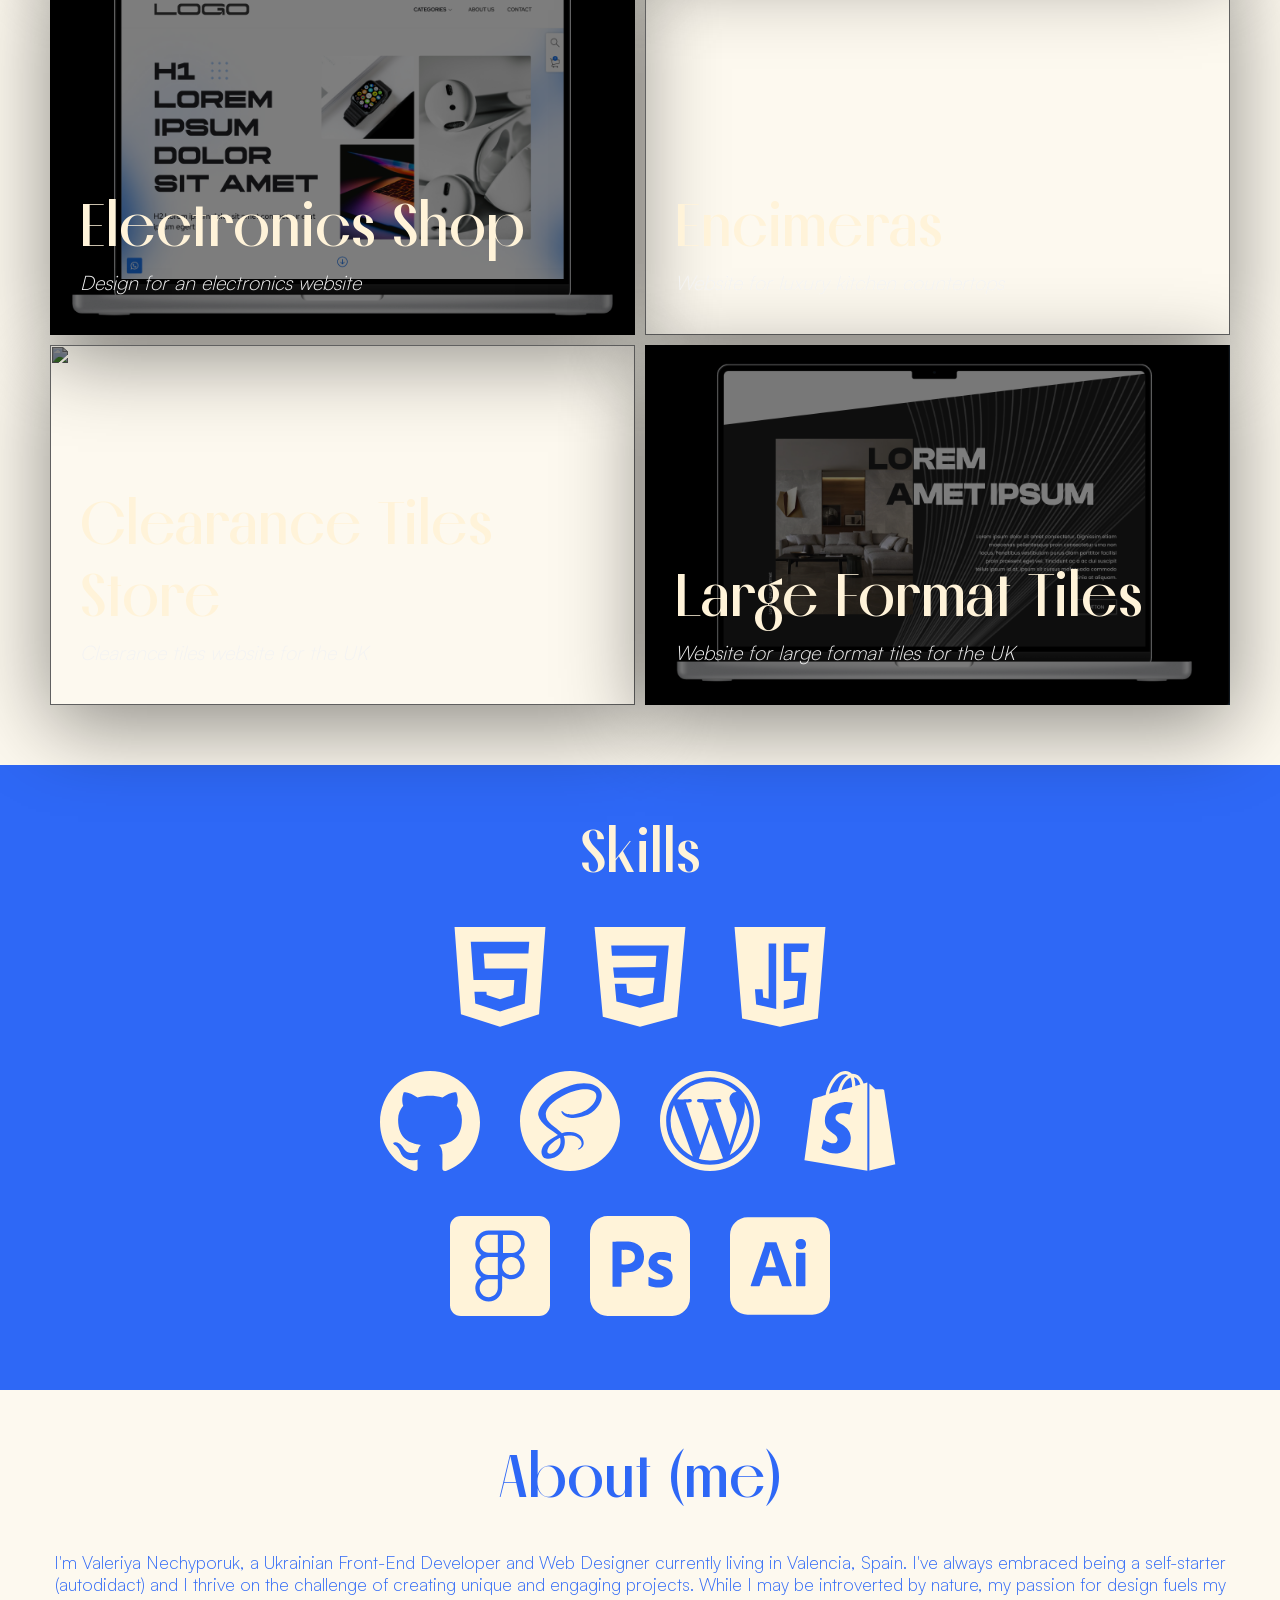
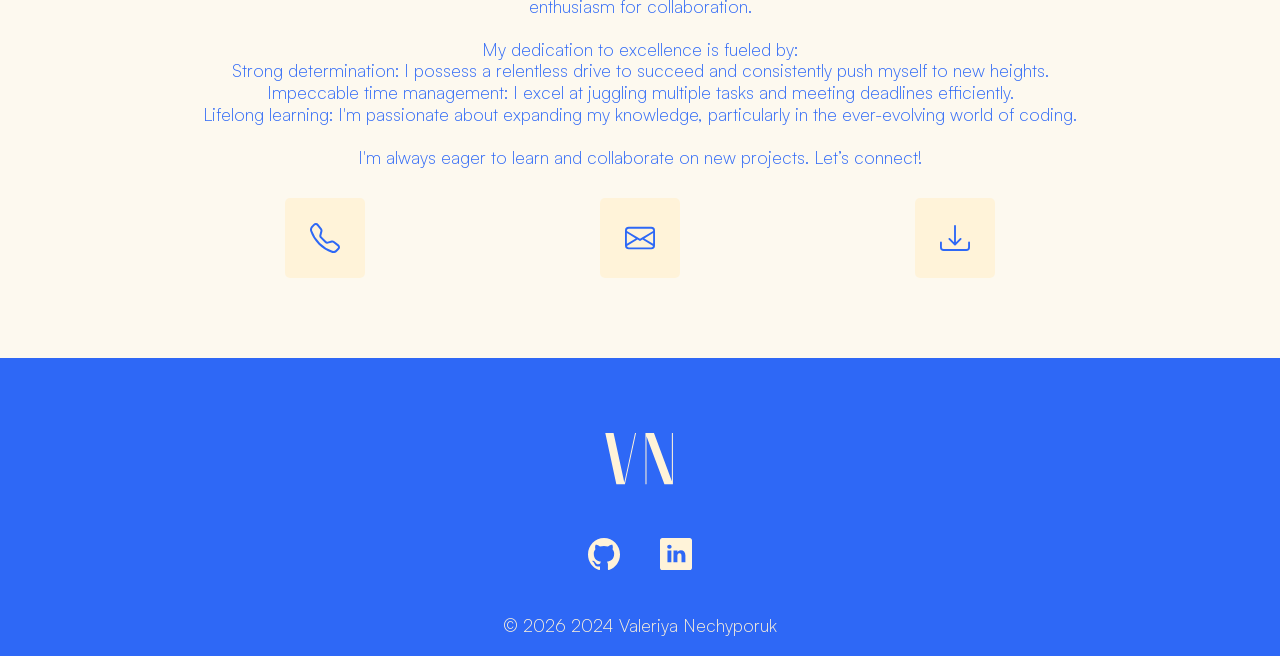
==== commit ed1903ea: "changes to console" ====
--- a/index.html
+++ b/index.html
@@ -367,7 +367,7 @@
               <div class="footer__contact">
                 ©
                 <script>
-                  document.write(newDate().getFullYear() + " ");
+                  document.write(new Date().getFullYear() + " ");
                 </script>
                 2024 Valeriya Nechyporuk
               </div>
--- a/styles/style.css
+++ b/styles/style.css
@@ -126,11 +126,16 @@
   justify-content: center;
   color: #f3f3f3;
   margin-top: 180px;
+  text-align: center;
 }
 .header__title {
   color: #2E68F6;
   font: 500 70px/1.2 "Melodrama", Arial, Helvetica, sans-serif;
   padding-bottom: 20px;
+  display: inline-block;
+  overflow: hidden;
+  white-space: nowrap;
+  position: relative;
 }
 .header__descr {
   color: #2E68F6;
@@ -138,6 +143,9 @@
   position: relative;
   margin-bottom: 30px;
   font-size: 30px;
+  display: inline-block;
+  overflow: hidden;
+  white-space: nowrap;
 }
 .header__text {
   padding-top: 50px;
@@ -228,6 +236,25 @@
 @media (max-width: 320px) {
   .header__title {
     font-size: 28px;
+  }
+}
+.cursor {
+  display: inline-block;
+  background-color: #2E68F6;
+  width: 2px;
+  height: 1.2em;
+  animation: blink 1s step-start infinite;
+}
+
+@keyframes blink {
+  0% {
+    opacity: 1;
+  }
+  50% {
+    opacity: 0;
+  }
+  100% {
+    opacity: 1;
   }
 }
 .main {
